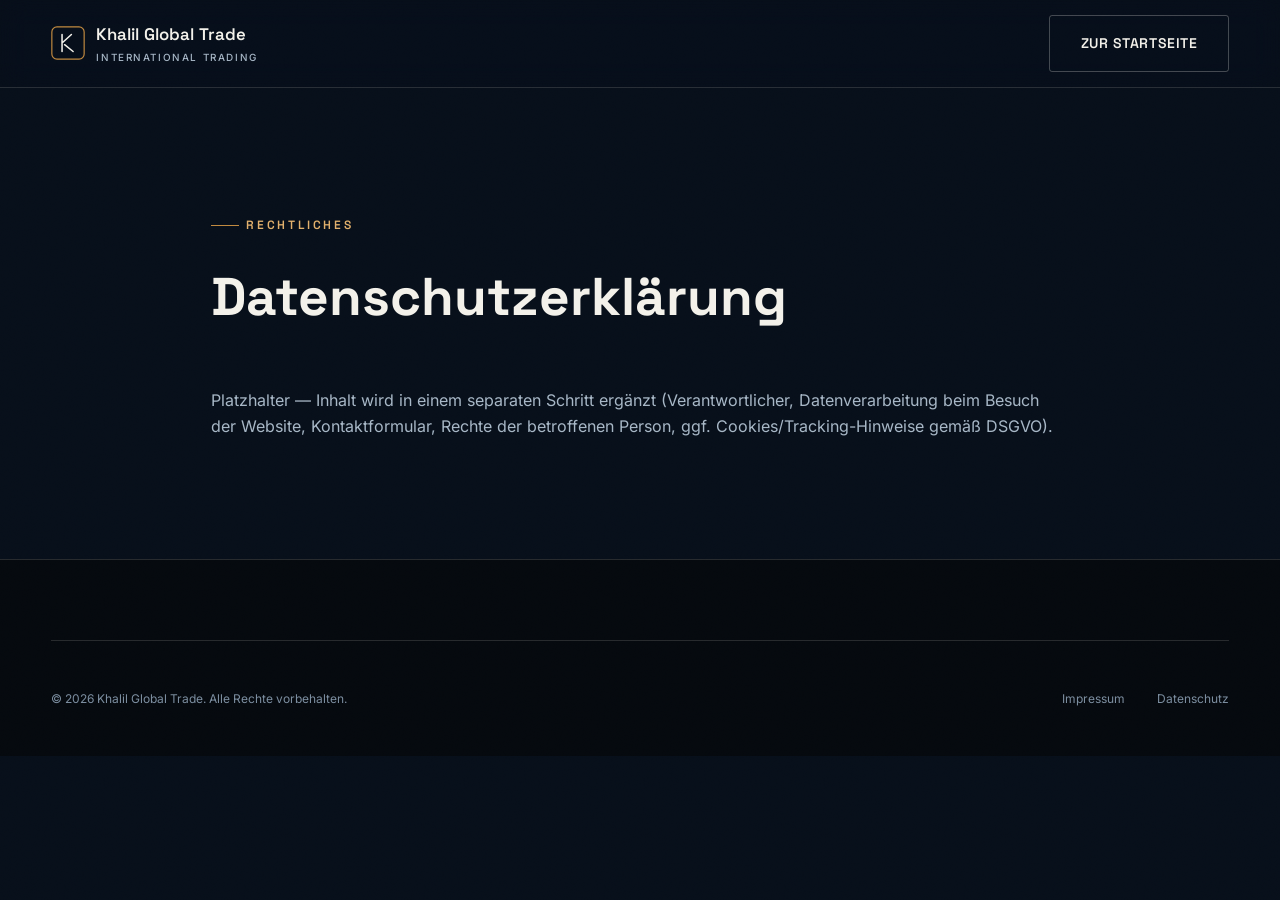
==== datenschutz.html @ 9cef4d35 "Initial commit" ====
<!doctype html>
<html lang="de">
<head>
<meta charset="UTF-8">
<meta name="viewport" content="width=device-width, initial-scale=1">
<title>Datenschutz — Khalil Global Trade</title>
<meta name="robots" content="noindex, follow">
<link rel="stylesheet" href="css/styles.css">
</head>
<body>

<header class="site-header">
  <div class="container">
    <a class="brand" href="index.html">
      <svg class="brand-mark" viewBox="0 0 40 40" aria-hidden="true">
        <rect x="1" y="1" width="38" height="38" rx="6" fill="none" stroke="#c1893f" stroke-width="1.4"/>
        <path d="M13 10V30M13 20L24 10M16 22L26 30" stroke="#f3f1ea" stroke-width="1.8" fill="none" stroke-linecap="round" stroke-linejoin="round"/>
      </svg>
      <span>Khalil Global Trade<small>International Trading</small></span>
    </a>
    <nav class="main-nav" aria-label="Hauptnavigation">
      <div class="nav-cta">
        <a class="btn btn--ghost" href="index.html">Zur Startseite</a>
      </div>
    </nav>
  </div>
</header>

<main class="section--dark section-pad">
  <div class="container" style="max-width:60rem;">
    <div class="eyebrow">Rechtliches</div>
    <h1 style="font-family:var(--font-display); font-size:var(--fs-h1); margin-top:var(--space-sm);">Datenschutzerklärung</h1>
    <p style="margin-top:var(--space-lg); color:var(--c-muted-on-dark);">
      Platzhalter — Inhalt wird in einem separaten Schritt ergänzt (Verantwortlicher,
      Datenverarbeitung beim Besuch der Website, Kontaktformular, Rechte der betroffenen
      Person, ggf. Cookies/Tracking-Hinweise gemäß DSGVO).
    </p>
  </div>
</main>

<footer class="site-footer">
  <div class="container">
    <div class="footer-bottom">
      <span>© <span data-year>2026</span> Khalil Global Trade. Alle Rechte vorbehalten.</span>
      <div class="footer-bottom-links">
        <a href="impressum.html">Impressum</a>
        <a href="datenschutz.html">Datenschutz</a>
      </div>
    </div>
  </div>
</footer>

<script src="js/script.js"></script>
</body>
</html>
---- css/styles.css ----
/* ==========================================================================
   Khalil Global Trade — Design Tokens & Base
   ========================================================================== */

@font-face {
  font-family: 'Inter';
  font-style: normal;
  font-weight: 380 780;
  font-display: swap;
  src: url('../fonts/inter-variable-latin.woff2') format('woff2');
}

@font-face {
  font-family: 'Space Grotesk';
  font-style: normal;
  font-weight: 450 750;
  font-display: swap;
  src: url('../fonts/space-grotesk-variable-latin.woff2') format('woff2');
}

:root {
  /* ---- Color: base ---- */
  --c-ink: #05090e;
  --c-navy-950: #070f1a;
  --c-navy-900: #0b1b2b;
  --c-navy-850: #0e2136;
  --c-navy-800: #132c46;
  --c-navy-700: #1c3f61;
  --c-navy-600: #2a557d;
  --c-navy-500: #3d6f99;

  --c-paper: #f5f2ea;
  --c-paper-dim: #e9e4d6;

  --c-ink-on-dark: #f3f1ea;
  --c-muted-on-dark: #a7b7c6;
  --c-muted-on-dark-2: #7c8ea0;
  --c-ink-on-light: #0e1b28;
  --c-muted-on-light: #57626d;

  --c-accent: #c1893f;
  --c-accent-light: #e2b06c;
  --c-accent-dim: #8a6029;
  --c-accent-ink: #2a1a06;

  --c-line-on-dark: rgba(243, 241, 234, 0.14);
  --c-line-on-dark-strong: rgba(243, 241, 234, 0.26);
  --c-line-on-light: rgba(14, 27, 40, 0.12);

  /* ---- Typography ---- */
  --font-display: 'Space Grotesk', 'Helvetica Neue', Arial, sans-serif;
  --font-body: 'Inter', -apple-system, BlinkMacSystemFont, 'Segoe UI', Arial, sans-serif;

  --fs-hero: clamp(2.6rem, 4vw + 1.4rem, 6.4rem);
  --fs-h1: clamp(2.2rem, 2.4vw + 1.4rem, 3.6rem);
  --fs-h2: clamp(1.7rem, 1.4vw + 1.2rem, 2.5rem);
  --fs-h3: clamp(1.25rem, 0.6vw + 1.05rem, 1.6rem);
  --fs-lead: clamp(1.05rem, 0.4vw + 0.95rem, 1.3rem);
  --fs-body: 1rem;
  --fs-small: 0.875rem;
  --fs-micro: 0.75rem;

  /* ---- Spacing ---- */
  --space-3xs: 0.25rem;
  --space-2xs: 0.5rem;
  --space-xs: 0.75rem;
  --space-sm: 1.25rem;
  --space-md: 2rem;
  --space-lg: 3rem;
  --space-xl: 5rem;
  --space-2xl: 7.5rem;
  --space-3xl: 11rem;

  /* ---- Layout ---- */
  --container-max: 1400px;
  --container-pad: clamp(1.25rem, 4vw, 3.5rem);

  /* ---- Motion ---- */
  --ease-out-expo: cubic-bezier(0.16, 1, 0.3, 1);
  --ease-standard: cubic-bezier(0.4, 0, 0.2, 1);
  --dur-fast: 0.22s;
  --dur-base: 0.5s;
  --dur-slow: 0.9s;
  --reveal-distance: 32px;

  /* ---- Misc ---- */
  --radius-sm: 3px;
  --radius-md: 6px;
  --shadow-lift: 0 30px 70px -30px rgba(3, 8, 14, 0.55);
  --shadow-soft: 0 12px 30px -16px rgba(3, 8, 14, 0.4);
  --header-h: 88px;
}

@media (prefers-reduced-motion: reduce) {
  :root {
    --reveal-distance: 0px;
    --dur-fast: 0.001s;
    --dur-base: 0.001s;
    --dur-slow: 0.001s;
  }
}

/* ==========================================================================
   Reset
   ========================================================================== */

*,
*::before,
*::after {
  box-sizing: border-box;
}

html {
  scroll-behavior: auto;
  -webkit-text-size-adjust: 100%;
}

html.has-smooth-scroll {
  scroll-behavior: auto;
}

html,
body {
  overflow-x: hidden;
}

body {
  margin: 0;
  min-height: 100vh;
}

.skip-link {
  position: absolute;
  left: -9999px;
  top: 0;
  z-index: 1000;
  background: var(--c-accent);
  color: var(--c-accent-ink);
  padding: 0.8rem 1.2rem;
  font-family: var(--font-display);
  font-weight: 600;
}

.skip-link:focus {
  left: var(--space-sm);
  top: var(--space-sm);
}

img,
svg {
  display: block;
  max-width: 100%;
}

a {
  color: inherit;
  text-decoration: none;
}

button {
  font: inherit;
  color: inherit;
  background: none;
  border: 0;
  cursor: pointer;
}

ul,
ol {
  margin: 0;
  padding: 0;
  list-style: none;
}

h1, h2, h3, h4, p {
  margin: 0;
}

input, textarea, select {
  font: inherit;
  color: inherit;
}

/* ==========================================================================
   Base
   ========================================================================== */

body {
  background: var(--c-navy-950);
  color: var(--c-ink-on-dark);
  font-family: var(--font-body);
  font-size: var(--fs-body);
  line-height: 1.6;
  font-weight: 400;
  -webkit-font-smoothing: antialiased;
  position: relative;
}

body::after {
  content: '';
  position: fixed;
  inset: 0;
  z-index: 999;
  pointer-events: none;
  opacity: 0.035;
  mix-blend-mode: overlay;
  background-image: url("data:image/svg+xml,%3Csvg xmlns='http://www.w3.org/2000/svg' width='180' height='180'%3E%3Cfilter id='n'%3E%3CfeTurbulence type='fractalNoise' baseFrequency='0.85' numOctaves='2' stitchTiles='stitch'/%3E%3C/filter%3E%3Crect width='100%25' height='100%25' filter='url(%23n)'/%3E%3C/svg%3E");
}

@media (prefers-reduced-motion: reduce) {
  body::after {
    display: none;
  }
}

::selection {
  background: var(--c-accent);
  color: var(--c-accent-ink);
}

:focus-visible {
  outline: 2px solid var(--c-accent-light);
  outline-offset: 3px;
  border-radius: 2px;
}

.container {
  max-width: var(--container-max);
  margin-inline: auto;
  padding-inline: var(--container-pad);
}

.eyebrow {
  display: inline-flex;
  align-items: center;
  gap: 0.6em;
  font-family: var(--font-display);
  font-size: var(--fs-micro);
  font-weight: 600;
  letter-spacing: 0.22em;
  text-transform: uppercase;
  color: var(--c-accent-light);
}

.eyebrow::before {
  content: '';
  width: 28px;
  height: 1px;
  background: var(--c-accent);
}

.section-heading {
  max-width: 46rem;
}

.section-heading h2 {
  font-family: var(--font-display);
  font-size: var(--fs-h2);
  font-weight: 600;
  line-height: 1.15;
  letter-spacing: -0.01em;
  margin-top: var(--space-sm);
}

.section-heading p {
  margin-top: var(--space-sm);
  font-size: var(--fs-lead);
  color: var(--c-muted-on-dark);
  max-width: 40rem;
}

.section--light .section-heading p {
  color: var(--c-muted-on-light);
}

.section--light .eyebrow {
  color: var(--c-accent-dim);
}

section {
  position: relative;
}

.section-pad {
  padding-block: var(--space-2xl);
}

.section--dark {
  background: var(--c-navy-950);
  color: var(--c-ink-on-dark);
}

.section--darker {
  background: var(--c-ink);
  color: var(--c-ink-on-dark);
}

.section--light {
  background: var(--c-paper);
  color: var(--c-ink-on-light);
}

.section-divider {
  height: 1px;
  background: linear-gradient(90deg, transparent, var(--c-line-on-dark) 20%, var(--c-line-on-dark) 80%, transparent);
}

/* ==========================================================================
   Buttons
   ========================================================================== */

.btn {
  position: relative;
  display: inline-flex;
  align-items: center;
  gap: 0.7em;
  padding: 1rem 1.9rem;
  font-family: var(--font-display);
  font-size: var(--fs-small);
  font-weight: 600;
  letter-spacing: 0.04em;
  text-transform: uppercase;
  border-radius: var(--radius-sm);
  transition: transform var(--dur-fast) var(--ease-standard), box-shadow var(--dur-fast) var(--ease-standard), background-color var(--dur-fast) var(--ease-standard), color var(--dur-fast) var(--ease-standard), border-color var(--dur-fast) var(--ease-standard);
  white-space: nowrap;
}

.btn svg {
  width: 1em;
  height: 1em;
  transition: transform var(--dur-fast) var(--ease-standard);
}

.btn:hover svg {
  transform: translateX(3px);
}

.btn:active {
  transform: translateY(1px);
}

.btn--primary {
  background: var(--c-accent);
  color: var(--c-accent-ink);
  border: 1px solid var(--c-accent);
  box-shadow: 0 8px 24px -10px rgba(193, 137, 63, 0.55);
}

.btn--primary:hover {
  background: var(--c-accent-light);
  border-color: var(--c-accent-light);
  box-shadow: 0 12px 32px -10px rgba(193, 137, 63, 0.7);
}

.btn--ghost {
  background: transparent;
  color: var(--c-ink-on-dark);
  border: 1px solid var(--c-line-on-dark-strong);
}

.btn--ghost:hover {
  border-color: var(--c-accent-light);
  color: var(--c-accent-light);
}

.section--light .btn--ghost {
  color: var(--c-ink-on-light);
  border-color: var(--c-line-on-light);
}

.section--light .btn--ghost:hover {
  color: var(--c-accent-dim);
  border-color: var(--c-accent-dim);
}

/* ==========================================================================
   Header / Navigation
   ========================================================================== */

.site-header {
  position: sticky;
  top: 0;
  z-index: 100;
  height: var(--header-h);
  display: flex;
  align-items: center;
  background: rgba(7, 15, 26, 0.72);
  backdrop-filter: blur(14px) saturate(140%);
  -webkit-backdrop-filter: blur(14px) saturate(140%);
  border-bottom: 1px solid var(--c-line-on-dark);
  transition: transform var(--dur-base) var(--ease-out-expo), background-color var(--dur-base) var(--ease-standard);
}

.site-header.header-hidden {
  transform: translateY(-100%);
}

.site-header .container {
  display: flex;
  align-items: center;
  justify-content: space-between;
  gap: var(--space-md);
  width: 100%;
}

.brand {
  display: flex;
  align-items: center;
  gap: 0.7rem;
  font-family: var(--font-display);
  font-weight: 600;
  font-size: 1.05rem;
  letter-spacing: 0.01em;
  color: var(--c-ink-on-dark);
}

.brand-mark {
  width: 34px;
  height: 34px;
  flex-shrink: 0;
}

.brand small {
  display: block;
  font-family: var(--font-body);
  font-weight: 500;
  font-size: 0.62rem;
  letter-spacing: 0.16em;
  text-transform: uppercase;
  color: var(--c-muted-on-dark);
  margin-top: 0.15rem;
}

.main-nav {
  display: flex;
  align-items: center;
  gap: var(--space-lg);
}

.nav-links {
  display: flex;
  align-items: center;
  gap: var(--space-md);
}

.nav-links a {
  position: relative;
  font-size: var(--fs-small);
  font-weight: 500;
  color: var(--c-muted-on-dark);
  padding-block: 0.4rem;
  transition: color var(--dur-fast) var(--ease-standard);
}

.nav-links a::after {
  content: '';
  position: absolute;
  left: 0;
  right: 100%;
  bottom: 0;
  height: 1px;
  background: var(--c-accent-light);
  transition: right var(--dur-base) var(--ease-out-expo);
}

.nav-links a:hover {
  color: var(--c-ink-on-dark);
}

.nav-links a:hover::after {
  right: 0;
}

.nav-links a.is-active {
  color: var(--c-ink-on-dark);
}

.nav-links a.is-active::after {
  right: 0;
  background: var(--c-accent);
}

.nav-cta {
  display: flex;
  align-items: center;
  gap: var(--space-sm);
}

.nav-toggle {
  display: none;
  flex-direction: column;
  justify-content: center;
  gap: 5px;
  width: 40px;
  height: 40px;
}

.nav-toggle span {
  display: block;
  width: 22px;
  height: 1.5px;
  background: var(--c-ink-on-dark);
  transition: transform var(--dur-fast) var(--ease-standard), opacity var(--dur-fast) var(--ease-standard);
}

.nav-toggle[aria-expanded="true"] span:nth-child(1) {
  transform: translateY(6.5px) rotate(45deg);
}

.nav-toggle[aria-expanded="true"] span:nth-child(2) {
  opacity: 0;
}

.nav-toggle[aria-expanded="true"] span:nth-child(3) {
  transform: translateY(-6.5px) rotate(-45deg);
}

.mobile-nav {
  display: none;
}

/* ==========================================================================
   Hero
   ========================================================================== */

.hero {
  position: relative;
  min-height: 100svh;
  display: flex;
  align-items: flex-end;
  overflow: hidden;
  background: var(--c-navy-950);
  color: var(--c-ink-on-dark);
}

.hero-media {
  position: absolute;
  inset: 0;
  z-index: 0;
  overflow: hidden;
}

.hero-media .parallax-inner {
  position: absolute;
  inset: -10% 0;
  will-change: transform;
}

.hero-media img {
  width: 100%;
  height: 100%;
  object-fit: cover;
}

.hero-media img.ken-burns {
  animation: ken-burns 24s ease-in-out infinite alternate;
}

@keyframes ken-burns {
  from { transform: scale(1) translate3d(0, 0, 0); }
  to { transform: scale(1.09) translate3d(0, -1%, 0); }
}

@media (prefers-reduced-motion: reduce) {
  .hero-media img.ken-burns {
    animation: none;
  }
}

.hero-media::before {
  content: '';
  position: absolute;
  inset: 0;
  background:
    linear-gradient(180deg, rgba(5, 9, 14, 0.35) 0%, rgba(5, 9, 14, 0.55) 45%, rgba(5, 9, 14, 0.96) 100%),
    linear-gradient(90deg, rgba(5, 9, 14, 0.7) 0%, rgba(5, 9, 14, 0.15) 50%);
  z-index: 1;
}

.hero-content {
  position: relative;
  z-index: 2;
  width: 100%;
  padding-block: calc(var(--header-h) + var(--space-xl)) var(--space-2xl);
}

.hero-kicker {
  display: flex;
  align-items: center;
  gap: 0.9rem;
  font-family: var(--font-display);
  font-size: var(--fs-micro);
  letter-spacing: 0.28em;
  text-transform: uppercase;
  color: var(--c-accent-light);
  margin-bottom: var(--space-md);
}

.hero-kicker::before {
  content: '';
  width: 40px;
  height: 1px;
  background: var(--c-accent);
}

.hero-title {
  font-family: var(--font-display);
  font-size: var(--fs-hero);
  font-weight: 700;
  line-height: 1.02;
  letter-spacing: -0.01em;
  max-width: 20ch;
}

.hero-title .word {
  display: inline-block;
  overflow: hidden;
  vertical-align: top;
}

.hero-title .word span {
  display: inline-block;
  transform: translateY(115%);
  animation: word-reveal 0.9s var(--ease-out-expo) forwards;
  animation-delay: var(--d, 0s);
}

@keyframes word-reveal {
  to {
    transform: translateY(0);
  }
}

@media (prefers-reduced-motion: reduce) {
  .hero-title .word span {
    animation: none;
    transform: translateY(0);
  }
}

.hero-sub {
  margin-top: var(--space-md);
  max-width: 40rem;
  font-size: var(--fs-lead);
  color: var(--c-muted-on-dark);
  opacity: 0;
  animation: fade-up 0.8s var(--ease-out-expo) forwards;
  animation-delay: 0.7s;
}

.hero-cta-row {
  display: flex;
  flex-wrap: wrap;
  gap: var(--space-sm);
  margin-top: var(--space-lg);
  opacity: 0;
  animation: fade-up 0.8s var(--ease-out-expo) forwards;
  animation-delay: 0.9s;
}

@keyframes fade-up {
  from {
    opacity: 0;
    transform: translateY(18px);
  }
  to {
    opacity: 1;
    transform: translateY(0);
  }
}

@media (prefers-reduced-motion: reduce) {
  .hero-sub,
  .hero-cta-row {
    animation-duration: 0.01s;
  }
}

.hero-badge {
  position: absolute;
  right: var(--container-pad);
  top: calc(var(--header-h) + var(--space-lg));
  z-index: 2;
  display: flex;
  align-items: center;
  gap: var(--space-md);
  padding: 1.1rem var(--space-md);
  background: rgba(7, 15, 26, 0.55);
  backdrop-filter: blur(16px) saturate(140%);
  -webkit-backdrop-filter: blur(16px) saturate(140%);
  border: 1px solid var(--c-line-on-dark-strong);
  border-radius: var(--radius-md);
}

.hero-badge-stat {
  display: flex;
  flex-direction: column;
}

.hero-badge-num {
  font-family: var(--font-display);
  font-size: 1.6rem;
  font-weight: 700;
  color: var(--c-accent-light);
  line-height: 1;
}

.hero-badge-label {
  margin-top: 0.35rem;
  font-size: var(--fs-micro);
  letter-spacing: 0.06em;
  text-transform: uppercase;
  color: var(--c-muted-on-dark);
  line-height: 1.3;
}

.hero-badge-divider {
  width: 1px;
  align-self: stretch;
  background: var(--c-line-on-dark-strong);
}

@media (max-width: 900px) {
  .hero-badge {
    display: none;
  }
}

.scroll-indicator {
  position: absolute;
  bottom: var(--space-lg);
  right: var(--container-pad);
  z-index: 2;
  display: flex;
  flex-direction: column;
  align-items: center;
  gap: 0.6rem;
  font-family: var(--font-display);
  font-size: var(--fs-micro);
  letter-spacing: 0.2em;
  text-transform: uppercase;
  color: var(--c-muted-on-dark);
  transition: opacity var(--dur-base) var(--ease-standard);
  writing-mode: vertical-rl;
}

.scroll-indicator .line {
  width: 1px;
  height: 46px;
  background: var(--c-line-on-dark-strong);
  position: relative;
  overflow: hidden;
}

.scroll-indicator .line::after {
  content: '';
  position: absolute;
  top: -100%;
  left: 0;
  width: 100%;
  height: 100%;
  background: var(--c-accent-light);
  animation: scroll-line 1.8s ease-in-out infinite;
}

@keyframes scroll-line {
  0% { top: -100%; }
  60% { top: 100%; }
  100% { top: 100%; }
}

.scroll-indicator.is-hidden {
  opacity: 0;
  pointer-events: none;
}

/* ==========================================================================
   Reveal system
   ========================================================================== */

[data-reveal] {
  opacity: 0;
  transform: translateY(var(--reveal-distance));
  transition: opacity var(--dur-slow) var(--ease-out-expo), transform var(--dur-slow) var(--ease-out-expo);
  transition-delay: var(--reveal-delay, 0ms);
}

[data-reveal="fade"] {
  transform: none;
}

[data-reveal="left"] {
  transform: translateX(calc(var(--reveal-distance) * -1));
}

[data-reveal="right"] {
  transform: translateX(var(--reveal-distance));
}

[data-reveal].is-visible {
  opacity: 1;
  transform: none;
}

/* ==========================================================================
   Trust bar
   ========================================================================== */

.trust-bar {
  background: var(--c-navy-900);
  border-block: 1px solid var(--c-line-on-dark);
}

.trust-bar .container {
  display: grid;
  grid-template-columns: repeat(4, 1fr);
  gap: var(--space-md);
  padding-block: var(--space-lg);
}

.trust-item {
  display: flex;
  align-items: flex-start;
  gap: 1rem;
}

.trust-item svg {
  width: 26px;
  height: 26px;
  flex-shrink: 0;
  color: var(--c-accent-light);
  margin-top: 2px;
}

.trust-item strong {
  display: block;
  font-family: var(--font-display);
  font-size: 1rem;
  font-weight: 600;
  letter-spacing: -0.01em;
}

.trust-item span {
  display: block;
  font-size: var(--fs-small);
  color: var(--c-muted-on-dark);
  margin-top: 0.2rem;
}

/* ==========================================================================
   About
   ========================================================================== */

.about-grid {
  display: grid;
  grid-template-columns: 1fr 1fr;
  gap: var(--space-2xl);
  align-items: center;
}

.about-text .section-heading {
  margin-bottom: var(--space-lg);
}

.about-list {
  display: grid;
  gap: var(--space-md);
  margin-top: var(--space-lg);
}

.about-list li {
  display: flex;
  gap: 1rem;
  padding-top: var(--space-md);
  border-top: 1px solid var(--c-line-on-dark);
}

.about-list .num {
  font-family: var(--font-display);
  font-size: var(--fs-small);
  color: var(--c-accent-light);
  font-weight: 600;
}

.about-list h3 {
  font-family: var(--font-display);
  font-size: 1.05rem;
  font-weight: 600;
}

.about-list p {
  margin-top: 0.3rem;
  color: var(--c-muted-on-dark);
  font-size: var(--fs-small);
}

.about-media {
  position: relative;
  aspect-ratio: 4 / 5;
  border-radius: var(--radius-md);
  overflow: hidden;
  box-shadow: var(--shadow-lift);
}

.about-media .parallax-inner {
  position: absolute;
  inset: -10% 0;
  will-change: transform;
}

.about-media img {
  width: 100%;
  height: 100%;
  object-fit: cover;
}

.about-media-frame {
  position: absolute;
  inset: 0;
  border: 1px solid var(--c-line-on-dark-strong);
  border-radius: var(--radius-md);
  pointer-events: none;
}

.about-media-frame .corner {
  position: absolute;
  width: 26px;
  height: 26px;
  border: 2px solid var(--c-accent);
}

.corner--tl {
  top: -1px;
  left: -1px;
  border-right: 0;
  border-bottom: 0;
}

.corner--br {
  bottom: -1px;
  right: -1px;
  border-left: 0;
  border-top: 0;
}

/* ==========================================================================
   Products
   ========================================================================== */

.product-grid {
  display: grid;
  grid-template-columns: repeat(6, 1fr);
  grid-auto-rows: minmax(320px, auto);
  gap: var(--space-sm);
  margin-top: var(--space-2xl);
}

.product-card {
  position: relative;
  grid-column: span 3;
  border-radius: var(--radius-md);
  overflow: hidden;
  min-height: 380px;
  isolation: isolate;
}

.product-card:nth-child(1) { grid-column: span 4; }
.product-card:nth-child(2) { grid-column: span 2; }
.product-card:nth-child(3) { grid-column: span 2; }
.product-card:nth-child(4) { grid-column: span 4; }
.product-card:nth-child(5) { grid-column: 1 / -1; min-height: 300px; }

.card-badge {
  position: absolute;
  top: var(--space-md);
  left: var(--space-md);
  z-index: 3;
  width: 46px;
  height: 46px;
  display: flex;
  align-items: center;
  justify-content: center;
  border-radius: 50%;
  background: rgba(7, 15, 26, 0.55);
  backdrop-filter: blur(10px);
  -webkit-backdrop-filter: blur(10px);
  border: 1px solid var(--c-line-on-dark-strong);
  color: var(--c-accent-light);
  transition: background-color var(--dur-base) var(--ease-standard), border-color var(--dur-base) var(--ease-standard);
}

.card-badge svg {
  width: 20px;
  height: 20px;
}

.product-card:hover .card-badge {
  background: var(--c-accent);
  border-color: var(--c-accent);
  color: var(--c-accent-ink);
}

.product-card .media {
  position: absolute;
  inset: 0;
  z-index: 0;
}

.product-card img {
  width: 100%;
  height: 100%;
  object-fit: cover;
  transition: transform 1.1s var(--ease-out-expo);
}

.product-card:hover img {
  transform: scale(1.06);
}

.product-card::after {
  content: '';
  position: absolute;
  inset: 0;
  z-index: 1;
  background: linear-gradient(180deg, rgba(6, 11, 18, 0.05) 0%, rgba(6, 11, 18, 0.55) 55%, rgba(6, 11, 18, 0.92) 100%);
  transition: background var(--dur-base) var(--ease-standard);
}

.product-card:hover::after {
  background: linear-gradient(180deg, rgba(6, 11, 18, 0.15) 0%, rgba(6, 11, 18, 0.7) 55%, rgba(6, 11, 18, 0.95) 100%);
}

.product-card .content {
  position: relative;
  z-index: 2;
  height: 100%;
  display: flex;
  flex-direction: column;
  justify-content: flex-end;
  padding: var(--space-lg);
}

.product-card .idx {
  font-family: var(--font-display);
  font-size: var(--fs-micro);
  letter-spacing: 0.2em;
  color: var(--c-accent-light);
  margin-bottom: 0.8rem;
}

.product-card h3 {
  font-family: var(--font-display);
  font-size: var(--fs-h3);
  font-weight: 600;
  max-width: 20ch;
}

.product-card p {
  margin-top: 0.6rem;
  max-width: 32rem;
  color: var(--c-muted-on-dark);
  font-size: var(--fs-small);
  max-height: 0;
  opacity: 0;
  overflow: hidden;
  transition: max-height var(--dur-base) var(--ease-out-expo), opacity var(--dur-base) var(--ease-standard), margin-top var(--dur-base) var(--ease-standard);
}

.product-card:hover p,
.product-card:focus-within p {
  max-height: 6rem;
  opacity: 1;
}

.product-card .tag-line {
  display: block;
  width: 40px;
  height: 2px;
  background: var(--c-accent);
  margin-top: var(--space-sm);
  transform-origin: left;
  transition: width var(--dur-base) var(--ease-out-expo);
}

.product-card:hover .tag-line {
  width: 72px;
}

/* ==========================================================================
   Services (numbered timeline)
   ========================================================================== */

.services-list {
  margin-top: var(--space-2xl);
  border-top: 1px solid var(--c-line-on-dark);
}

.service-row {
  display: grid;
  grid-template-columns: 5rem 1fr 2fr;
  gap: var(--space-lg);
  align-items: center;
  padding-block: var(--space-lg);
  border-bottom: 1px solid var(--c-line-on-dark);
  transition: background-color var(--dur-base) var(--ease-standard);
}

.service-row:hover {
  background: rgba(243, 241, 234, 0.03);
}

.service-row .num {
  font-family: var(--font-display);
  font-size: 1.6rem;
  font-weight: 600;
  color: var(--c-line-on-dark-strong);
  transition: color var(--dur-base) var(--ease-standard);
}

.service-row:hover .num {
  color: var(--c-accent);
}

.service-row h3 {
  font-family: var(--font-display);
  font-size: 1.2rem;
  font-weight: 600;
}

.service-row p {
  color: var(--c-muted-on-dark);
  font-size: var(--fs-small);
  max-width: 40rem;
}

/* ==========================================================================
   Industries (horizontal scroll-snap)
   ========================================================================== */

.industries-scroller {
  margin-top: var(--space-2xl);
  display: flex;
  gap: var(--space-sm);
  overflow-x: auto;
  scroll-snap-type: x proximity;
  padding-bottom: var(--space-md);
  margin-inline: calc(var(--container-pad) * -1);
  padding-inline: var(--container-pad);
  scrollbar-width: thin;
  scrollbar-color: var(--c-accent-dim) transparent;
}

.industries-scroller::-webkit-scrollbar {
  height: 6px;
}

.industries-scroller::-webkit-scrollbar-thumb {
  background: var(--c-accent-dim);
  border-radius: 4px;
}

.industry-card {
  scroll-snap-align: start;
  flex: 0 0 auto;
  width: min(280px, 76vw);
  border: 1px solid var(--c-line-on-dark);
  border-radius: var(--radius-md);
  padding: var(--space-lg) var(--space-md);
  transition: transform var(--dur-base) var(--ease-out-expo), border-color var(--dur-base) var(--ease-standard), box-shadow var(--dur-base) var(--ease-standard);
}

.industry-card:hover {
  transform: translateY(-6px);
  border-color: var(--c-accent-dim);
  box-shadow: var(--shadow-soft);
}

.industry-card svg {
  width: 30px;
  height: 30px;
  color: var(--c-accent-light);
}

.industry-card h3 {
  margin-top: var(--space-md);
  font-family: var(--font-display);
  font-size: 1.05rem;
  font-weight: 600;
}

.industry-card .idx {
  display: block;
  margin-top: var(--space-sm);
  font-family: var(--font-display);
  font-size: var(--fs-micro);
  letter-spacing: 0.2em;
  color: var(--c-muted-on-dark-2);
}

/* ==========================================================================
   Stats
   ========================================================================== */

.stats-section {
  background: var(--c-ink);
  position: relative;
  overflow: hidden;
}

.stats-section::before {
  content: '';
  position: absolute;
  inset: 0;
  background-image:
    linear-gradient(var(--c-line-on-dark) 1px, transparent 1px),
    linear-gradient(90deg, var(--c-line-on-dark) 1px, transparent 1px);
  background-size: 64px 64px;
  mask-image: radial-gradient(ellipse at center, black 0%, transparent 75%);
  opacity: 0.5;
}

.stats-globe {
  position: absolute;
  top: 50%;
  right: -8%;
  transform: translateY(-50%);
  width: min(56vw, 780px);
  height: auto;
  color: var(--c-line-on-dark-strong);
  opacity: 0.8;
  pointer-events: none;
}

.stats-globe-dot circle {
  fill: var(--c-accent-light);
  animation: globe-pulse 2.6s ease-in-out infinite;
  animation-delay: var(--gd, 0s);
  transform-origin: center;
  transform-box: fill-box;
}

@keyframes globe-pulse {
  0%, 100% { opacity: 0.4; transform: scale(0.8); }
  50% { opacity: 1; transform: scale(1.3); }
}

@media (prefers-reduced-motion: reduce) {
  .stats-globe-dot circle {
    animation: none;
    opacity: 0.9;
  }
}

@media (max-width: 900px) {
  .stats-globe {
    width: 90vw;
    right: -25%;
    opacity: 0.45;
  }
}

.stats-grid {
  position: relative;
  display: grid;
  grid-template-columns: repeat(4, 1fr);
  gap: var(--space-lg);
}

.stat-item {
  text-align: left;
  border-left: 1px solid var(--c-line-on-dark);
  padding-left: var(--space-md);
}

.stat-number {
  font-family: var(--font-display);
  font-size: clamp(2.6rem, 3vw, 4rem);
  font-weight: 700;
  color: var(--c-ink-on-dark);
  display: flex;
  align-items: baseline;
  gap: 0.15em;
}

.stat-number .suffix {
  color: var(--c-accent-light);
  font-size: 0.5em;
}

.stat-label {
  margin-top: var(--space-2xs);
  font-size: var(--fs-small);
  color: var(--c-muted-on-dark);
}

/* ==========================================================================
   Why us — checklist
   ========================================================================== */

.why-grid {
  margin-top: var(--space-2xl);
  display: grid;
  grid-template-columns: repeat(2, 1fr);
  gap: 0 var(--space-2xl);
}

.why-item {
  display: flex;
  gap: 1.1rem;
  padding-block: var(--space-md);
  border-bottom: 1px solid var(--c-line-on-light);
}

.why-check {
  flex-shrink: 0;
  width: 30px;
  height: 30px;
  border-radius: 50%;
  border: 1px solid var(--c-accent-dim);
  display: flex;
  align-items: center;
  justify-content: center;
  color: var(--c-accent-dim);
}

.why-check svg {
  width: 14px;
  height: 14px;
}

.why-item h3 {
  font-family: var(--font-display);
  font-size: 1.05rem;
  font-weight: 600;
}

.why-item p {
  margin-top: 0.25rem;
  font-size: var(--fs-small);
  color: var(--c-muted-on-light);
}

/* ==========================================================================
   Contact
   ========================================================================== */

.contact-grid {
  display: grid;
  grid-template-columns: 1.1fr 0.9fr;
  gap: var(--space-2xl);
}

.contact-form {
  display: grid;
  gap: var(--space-md);
}

.field {
  display: grid;
  gap: 0.5rem;
}

.field label {
  font-family: var(--font-display);
  font-size: var(--fs-micro);
  letter-spacing: 0.14em;
  text-transform: uppercase;
  color: var(--c-muted-on-dark-2);
}

.field input,
.field textarea {
  background: transparent;
  border: 0;
  border-bottom: 1px solid var(--c-line-on-dark-strong);
  padding-block: 0.75rem;
  color: var(--c-ink-on-dark);
  font-size: 1rem;
  transition: border-color var(--dur-fast) var(--ease-standard);
  resize: vertical;
}

.field input:focus,
.field textarea:focus {
  border-color: var(--c-accent);
}

.field input::placeholder,
.field textarea::placeholder {
  color: var(--c-muted-on-dark-2);
}

.form-note {
  font-size: var(--fs-micro);
  color: var(--c-muted-on-dark-2);
}

.contact-info {
  display: flex;
  flex-direction: column;
  gap: var(--space-lg);
}

.contact-card {
  border: 1px solid var(--c-line-on-dark);
  border-radius: var(--radius-md);
  padding: var(--space-lg);
}

.contact-card h3 {
  font-family: var(--font-display);
  font-size: 1rem;
  font-weight: 600;
  margin-bottom: var(--space-sm);
}

.contact-card ul {
  display: grid;
  gap: 0.6rem;
}

.contact-card a,
.contact-card li {
  font-size: var(--fs-small);
  color: var(--c-muted-on-dark);
}

.contact-card a:hover {
  color: var(--c-accent-light);
}

.badge-row {
  display: flex;
  flex-wrap: wrap;
  gap: 0.6rem;
}

.badge {
  display: inline-flex;
  align-items: center;
  gap: 0.5rem;
  padding: 0.5rem 0.9rem;
  border: 1px solid var(--c-line-on-dark-strong);
  border-radius: 999px;
  font-size: var(--fs-micro);
  letter-spacing: 0.06em;
  text-transform: uppercase;
  color: var(--c-muted-on-dark);
}

.badge svg {
  width: 14px;
  height: 14px;
  color: var(--c-accent-light);
}

/* ==========================================================================
   Footer
   ========================================================================== */

.site-footer {
  background: var(--c-ink);
  padding-block: var(--space-xl) var(--space-lg);
  border-top: 1px solid var(--c-line-on-dark);
}

.footer-top {
  display: grid;
  grid-template-columns: 1.4fr 0.6fr 0.6fr 0.6fr;
  gap: var(--space-lg);
  padding-bottom: var(--space-xl);
}

.footer-brand p {
  margin-top: var(--space-sm);
  color: var(--c-muted-on-dark);
  font-size: var(--fs-small);
  max-width: 30rem;
}

.footer-social {
  display: flex;
  gap: 0.7rem;
  margin-top: var(--space-md);
}

.footer-social a {
  width: 38px;
  height: 38px;
  border-radius: 50%;
  border: 1px solid var(--c-line-on-dark-strong);
  display: flex;
  align-items: center;
  justify-content: center;
  transition: border-color var(--dur-fast) var(--ease-standard), color var(--dur-fast) var(--ease-standard);
}

.footer-social svg {
  width: 16px;
  height: 16px;
}

.footer-social a:hover {
  border-color: var(--c-accent);
  color: var(--c-accent-light);
}

.footer-col h4 {
  font-family: var(--font-display);
  font-size: var(--fs-micro);
  letter-spacing: 0.16em;
  text-transform: uppercase;
  color: var(--c-muted-on-dark-2);
  margin-bottom: var(--space-sm);
}

.footer-col ul {
  display: grid;
  gap: 0.6rem;
}

.footer-col a {
  font-size: var(--fs-small);
  color: var(--c-muted-on-dark);
  transition: color var(--dur-fast) var(--ease-standard);
}

.footer-col a:hover {
  color: var(--c-accent-light);
}

.footer-bottom {
  display: flex;
  align-items: center;
  justify-content: space-between;
  gap: var(--space-md);
  padding-top: var(--space-lg);
  border-top: 1px solid var(--c-line-on-dark);
  font-size: var(--fs-micro);
  color: var(--c-muted-on-dark-2);
  flex-wrap: wrap;
}

.footer-bottom-links {
  display: flex;
  gap: var(--space-md);
}


/* ==========================================================================
   Responsive
   ========================================================================== */

@media (max-width: 1080px) {
  .about-grid {
    grid-template-columns: 1fr;
    gap: var(--space-xl);
  }

  .about-media {
    aspect-ratio: 16 / 10;
    order: -1;
  }

  .contact-grid {
    grid-template-columns: 1fr;
  }

  .footer-top {
    grid-template-columns: 1fr 1fr;
    row-gap: var(--space-lg);
  }
}

@media (max-width: 900px) {
  .trust-bar .container {
    grid-template-columns: repeat(2, 1fr);
  }

  .stats-grid {
    grid-template-columns: repeat(2, 1fr);
    row-gap: var(--space-lg);
  }

  .why-grid {
    grid-template-columns: 1fr;
  }

  .product-card,
  .product-card:nth-child(1),
  .product-card:nth-child(2),
  .product-card:nth-child(3),
  .product-card:nth-child(4) {
    grid-column: 1 / -1;
  }

  .service-row {
    grid-template-columns: 3rem 1fr;
  }

  .service-row p {
    grid-column: 2 / 3;
  }
}

@media (max-width: 900px) {
  :root {
    --header-h: 72px;
  }

  .nav-links,
  .nav-cta .btn--ghost {
    display: none;
  }

  .nav-toggle {
    display: flex;
  }

  .main-nav {
    gap: var(--space-sm);
  }

  body.nav-open .mobile-nav {
    transform: translateX(0);
  }

  .mobile-nav {
    display: block;
    position: fixed;
    inset: var(--header-h) 0 0 0;
    z-index: 90;
    background: var(--c-navy-950);
    transform: translateX(100%);
    transition: transform var(--dur-base) var(--ease-out-expo);
    padding: var(--space-xl) var(--container-pad);
    overflow-y: auto;
  }

  .mobile-nav ul {
    display: grid;
    gap: var(--space-md);
  }

  .mobile-nav a {
    font-family: var(--font-display);
    font-size: 1.6rem;
    font-weight: 600;
  }

  .mobile-nav .btn {
    margin-top: var(--space-lg);
    width: fit-content;
  }
}

@media (max-width: 760px) {
  .footer-top {
    grid-template-columns: 1fr;
  }
}

@media (max-width: 640px) {
  .trust-bar .container {
    grid-template-columns: 1fr;
  }

  .stats-grid {
    grid-template-columns: 1fr;
  }

  .hero-cta-row {
    flex-direction: column;
    align-items: stretch;
  }

  .footer-bottom {
    flex-direction: column;
    align-items: flex-start;
  }
}
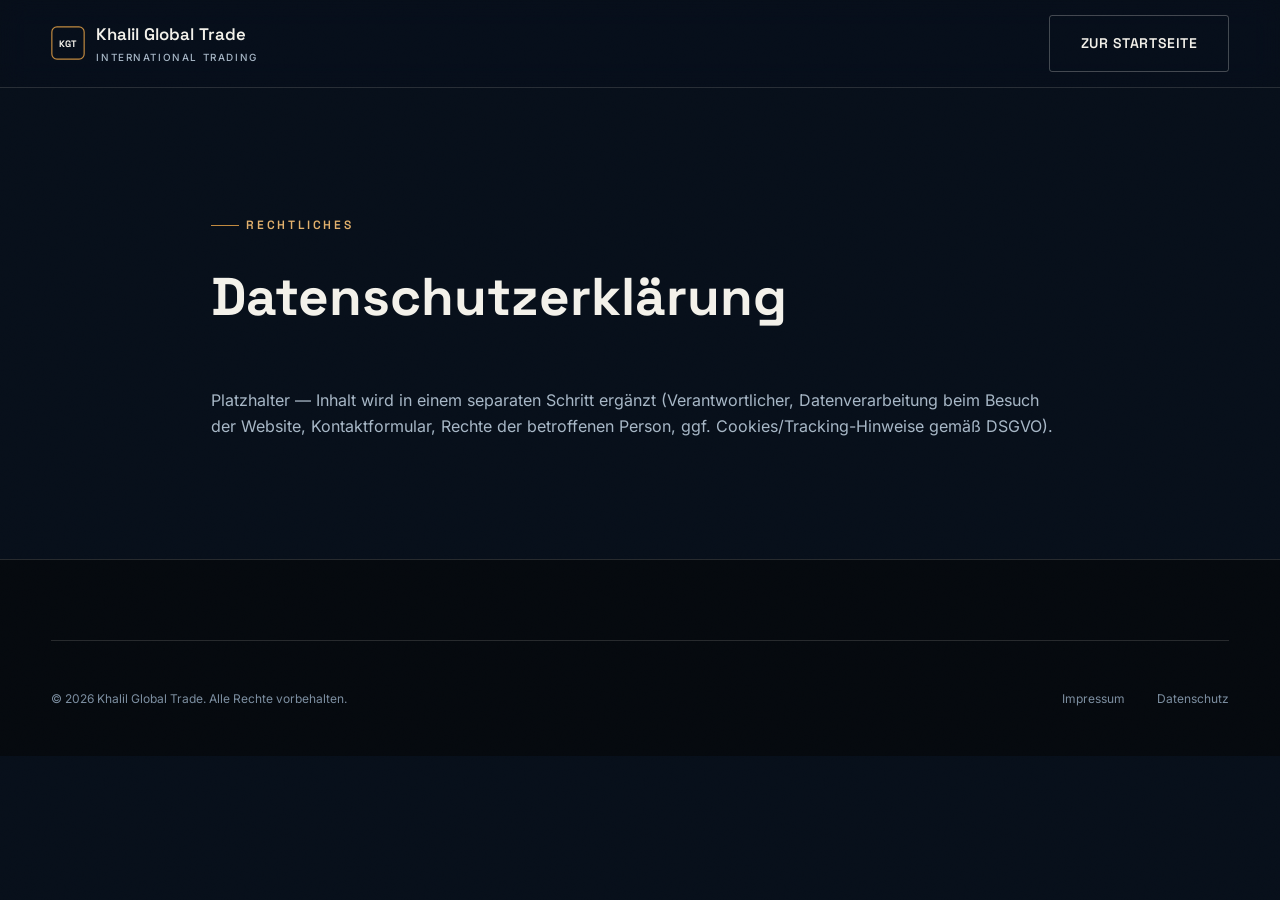
==== commit 885ec798: "Struktur angepasst, Content ergänzt/entfernt/bearbeitet" ====
--- a/datenschutz.html
+++ b/datenschutz.html
@@ -14,7 +14,7 @@
     <a class="brand" href="index.html">
       <svg class="brand-mark" viewBox="0 0 40 40" aria-hidden="true">
         <rect x="1" y="1" width="38" height="38" rx="6" fill="none" stroke="#c1893f" stroke-width="1.4"/>
-        <path d="M13 10V30M13 20L24 10M16 22L26 30" stroke="#f3f1ea" stroke-width="1.8" fill="none" stroke-linecap="round" stroke-linejoin="round"/>
+        <text x="20" y="24.5" text-anchor="middle" font-family="'Space Grotesk', Arial, sans-serif" font-weight="700" font-size="11" letter-spacing="0.3" fill="#f3f1ea">KGT</text>
       </svg>
       <span>Khalil Global Trade<small>International Trading</small></span>
     </a>
--- a/css/styles.css
+++ b/css/styles.css
@@ -676,56 +676,6 @@
   }
 }
 
-.hero-badge {
-  position: absolute;
-  right: var(--container-pad);
-  top: calc(var(--header-h) + var(--space-lg));
-  z-index: 2;
-  display: flex;
-  align-items: center;
-  gap: var(--space-md);
-  padding: 1.1rem var(--space-md);
-  background: rgba(7, 15, 26, 0.55);
-  backdrop-filter: blur(16px) saturate(140%);
-  -webkit-backdrop-filter: blur(16px) saturate(140%);
-  border: 1px solid var(--c-line-on-dark-strong);
-  border-radius: var(--radius-md);
-}
-
-.hero-badge-stat {
-  display: flex;
-  flex-direction: column;
-}
-
-.hero-badge-num {
-  font-family: var(--font-display);
-  font-size: 1.6rem;
-  font-weight: 700;
-  color: var(--c-accent-light);
-  line-height: 1;
-}
-
-.hero-badge-label {
-  margin-top: 0.35rem;
-  font-size: var(--fs-micro);
-  letter-spacing: 0.06em;
-  text-transform: uppercase;
-  color: var(--c-muted-on-dark);
-  line-height: 1.3;
-}
-
-.hero-badge-divider {
-  width: 1px;
-  align-self: stretch;
-  background: var(--c-line-on-dark-strong);
-}
-
-@media (max-width: 900px) {
-  .hero-badge {
-    display: none;
-  }
-}
-
 .scroll-indicator {
   position: absolute;
   bottom: var(--space-lg);
@@ -875,12 +825,6 @@
   border-top: 1px solid var(--c-line-on-dark);
 }
 
-.about-list .num {
-  font-family: var(--font-display);
-  font-size: var(--fs-small);
-  color: var(--c-accent-light);
-  font-weight: 600;
-}
 
 .about-list h3 {
   font-family: var(--font-display);
@@ -1097,7 +1041,7 @@
 
 .service-row {
   display: grid;
-  grid-template-columns: 5rem 1fr 2fr;
+  grid-template-columns: 1fr 2fr;
   gap: var(--space-lg);
   align-items: center;
   padding-block: var(--space-lg);
@@ -1107,18 +1051,6 @@
 
 .service-row:hover {
   background: rgba(243, 241, 234, 0.03);
-}
-
-.service-row .num {
-  font-family: var(--font-display);
-  font-size: 1.6rem;
-  font-weight: 600;
-  color: var(--c-line-on-dark-strong);
-  transition: color var(--dur-base) var(--ease-standard);
-}
-
-.service-row:hover .num {
-  color: var(--c-accent);
 }
 
 .service-row h3 {
@@ -1188,26 +1120,18 @@
   font-weight: 600;
 }
 
-.industry-card .idx {
-  display: block;
-  margin-top: var(--space-sm);
-  font-family: var(--font-display);
-  font-size: var(--fs-micro);
-  letter-spacing: 0.2em;
-  color: var(--c-muted-on-dark-2);
-}
 
 /* ==========================================================================
-   Stats
+   Ablauf (Prozess)
    ========================================================================== */
 
-.stats-section {
+.process-section {
   background: var(--c-ink);
   position: relative;
   overflow: hidden;
 }
 
-.stats-section::before {
+.process-section::before {
   content: '';
   position: absolute;
   inset: 0;
@@ -1219,7 +1143,7 @@
   opacity: 0.5;
 }
 
-.stats-globe {
+.process-globe {
   position: absolute;
   top: 50%;
   right: -8%;
@@ -1231,7 +1155,7 @@
   pointer-events: none;
 }
 
-.stats-globe-dot circle {
+.process-globe-dot circle {
   fill: var(--c-accent-light);
   animation: globe-pulse 2.6s ease-in-out infinite;
   animation-delay: var(--gd, 0s);
@@ -1245,52 +1169,89 @@
 }
 
 @media (prefers-reduced-motion: reduce) {
-  .stats-globe-dot circle {
+  .process-globe-dot circle {
     animation: none;
     opacity: 0.9;
   }
 }
 
 @media (max-width: 900px) {
-  .stats-globe {
+  .process-globe {
     width: 90vw;
     right: -25%;
     opacity: 0.45;
   }
 }
 
-.stats-grid {
+.process-row {
   position: relative;
   display: grid;
   grid-template-columns: repeat(4, 1fr);
   gap: var(--space-lg);
-}
-
-.stat-item {
-  text-align: left;
-  border-left: 1px solid var(--c-line-on-dark);
-  padding-left: var(--space-md);
-}
-
-.stat-number {
-  font-family: var(--font-display);
-  font-size: clamp(2.6rem, 3vw, 4rem);
-  font-weight: 700;
-  color: var(--c-ink-on-dark);
-  display: flex;
-  align-items: baseline;
-  gap: 0.15em;
-}
-
-.stat-number .suffix {
+  margin-top: var(--space-2xl);
+}
+
+.process-row::before {
+  content: '';
+  position: absolute;
+  top: 27px;
+  left: 12.5%;
+  right: 12.5%;
+  height: 1px;
+  background: var(--c-line-on-dark-strong);
+  z-index: 0;
+}
+
+.process-step {
+  position: relative;
+  z-index: 1;
+  text-align: center;
+  display: flex;
+  flex-direction: column;
+  align-items: center;
+}
+
+.process-icon {
+  display: inline-flex;
+  align-items: center;
+  justify-content: center;
+  width: 54px;
+  height: 54px;
+  flex-shrink: 0;
+  border-radius: 50%;
+  border: 1px solid var(--c-accent-dim);
+  background: var(--c-ink);
   color: var(--c-accent-light);
-  font-size: 0.5em;
-}
-
-.stat-label {
-  margin-top: var(--space-2xs);
+  margin-bottom: var(--space-md);
+}
+
+.process-icon svg {
+  width: 22px;
+  height: 22px;
+}
+
+.process-step h3 {
+  font-family: var(--font-display);
+  font-size: 1.1rem;
+  font-weight: 600;
+}
+
+.process-step p {
+  margin-top: 0.4rem;
   font-size: var(--fs-small);
   color: var(--c-muted-on-dark);
+  max-width: 20rem;
+}
+
+@media (max-width: 900px) {
+  .process-row {
+    grid-template-columns: 1fr;
+    gap: var(--space-xl);
+  }
+
+  .process-row::before {
+    display: none;
+  }
 }
 
 /* ==========================================================================
@@ -1429,31 +1390,6 @@
   color: var(--c-accent-light);
 }
 
-.badge-row {
-  display: flex;
-  flex-wrap: wrap;
-  gap: 0.6rem;
-}
-
-.badge {
-  display: inline-flex;
-  align-items: center;
-  gap: 0.5rem;
-  padding: 0.5rem 0.9rem;
-  border: 1px solid var(--c-line-on-dark-strong);
-  border-radius: 999px;
-  font-size: var(--fs-micro);
-  letter-spacing: 0.06em;
-  text-transform: uppercase;
-  color: var(--c-muted-on-dark);
-}
-
-.badge svg {
-  width: 14px;
-  height: 14px;
-  color: var(--c-accent-light);
-}
-
 /* ==========================================================================
    Footer
    ========================================================================== */
@@ -1577,11 +1513,6 @@
     grid-template-columns: repeat(2, 1fr);
   }
 
-  .stats-grid {
-    grid-template-columns: repeat(2, 1fr);
-    row-gap: var(--space-lg);
-  }
-
   .why-grid {
     grid-template-columns: 1fr;
   }
@@ -1595,11 +1526,8 @@
   }
 
   .service-row {
-    grid-template-columns: 3rem 1fr;
-  }
-
-  .service-row p {
-    grid-column: 2 / 3;
+    grid-template-columns: 1fr;
+    gap: var(--space-2xs);
   }
 }
 
@@ -1665,10 +1593,6 @@
     grid-template-columns: 1fr;
   }
 
-  .stats-grid {
-    grid-template-columns: 1fr;
-  }
-
   .hero-cta-row {
     flex-direction: column;
     align-items: stretch;
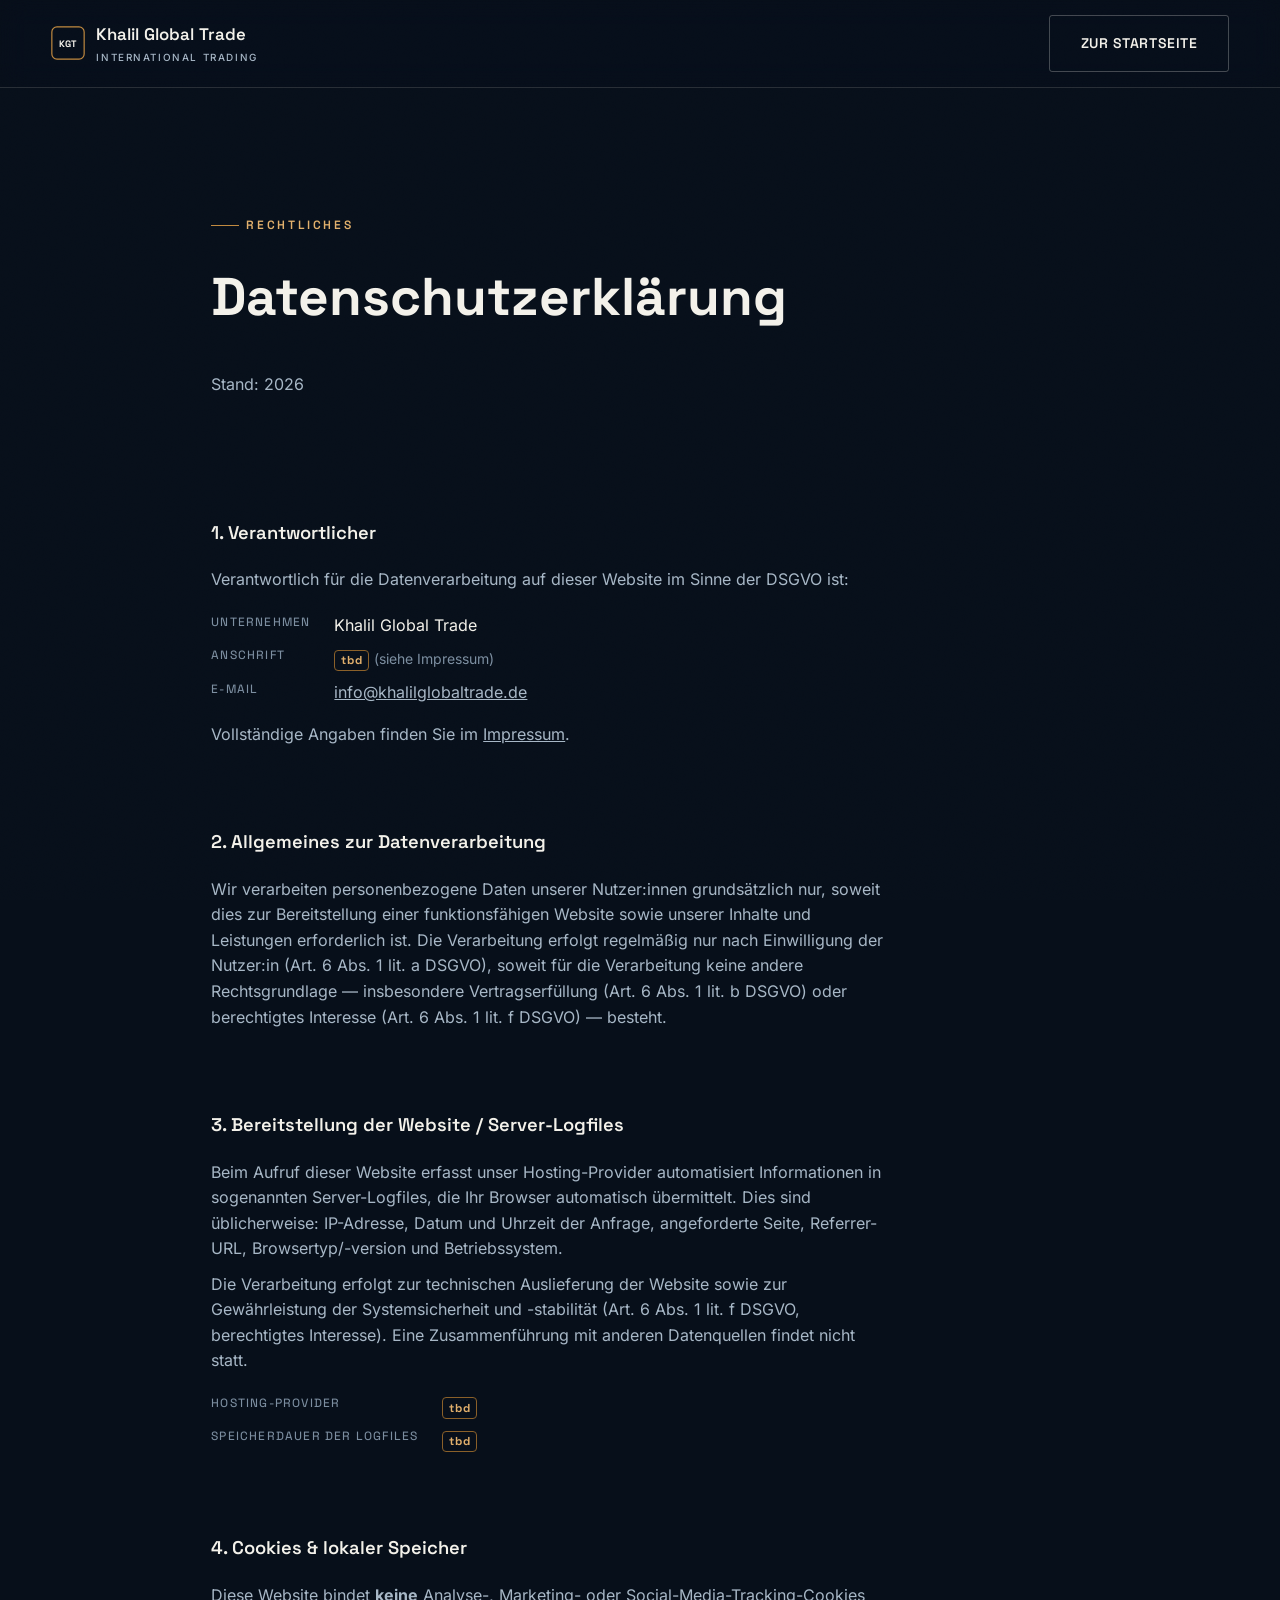
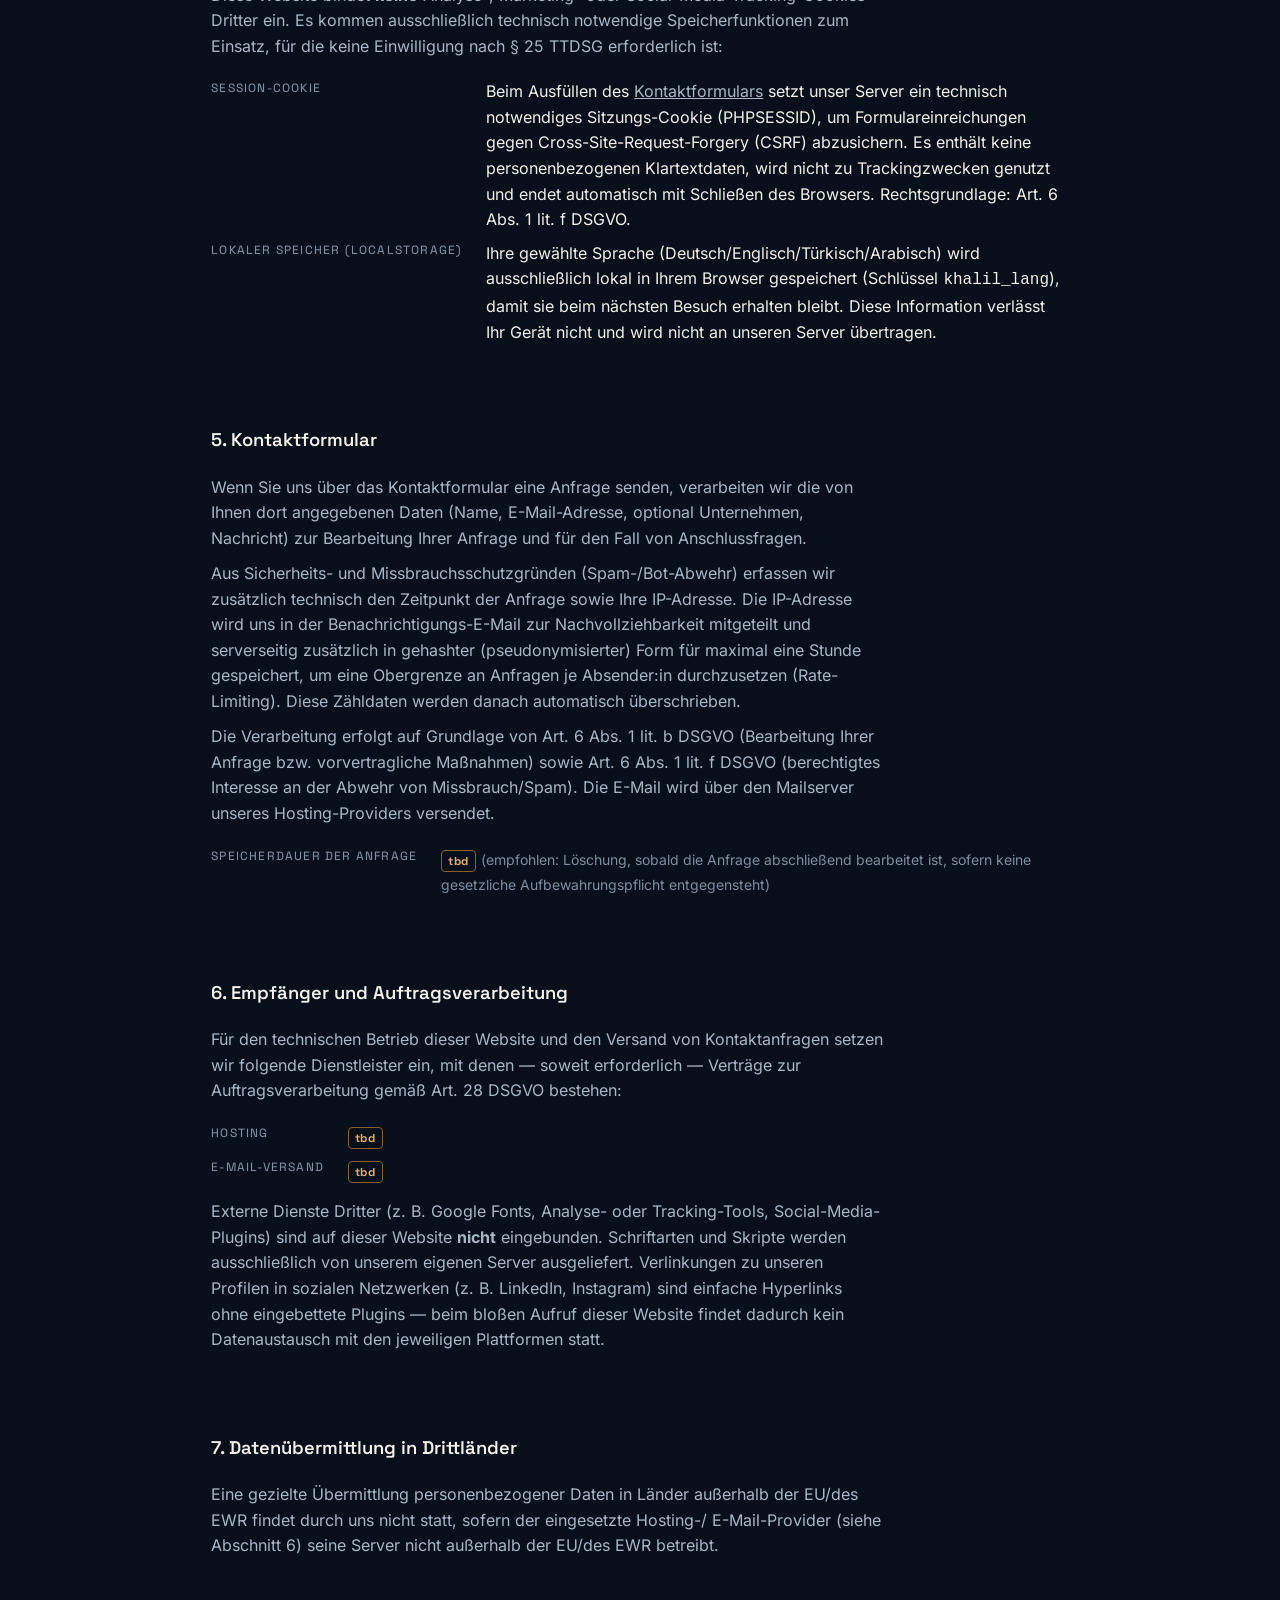
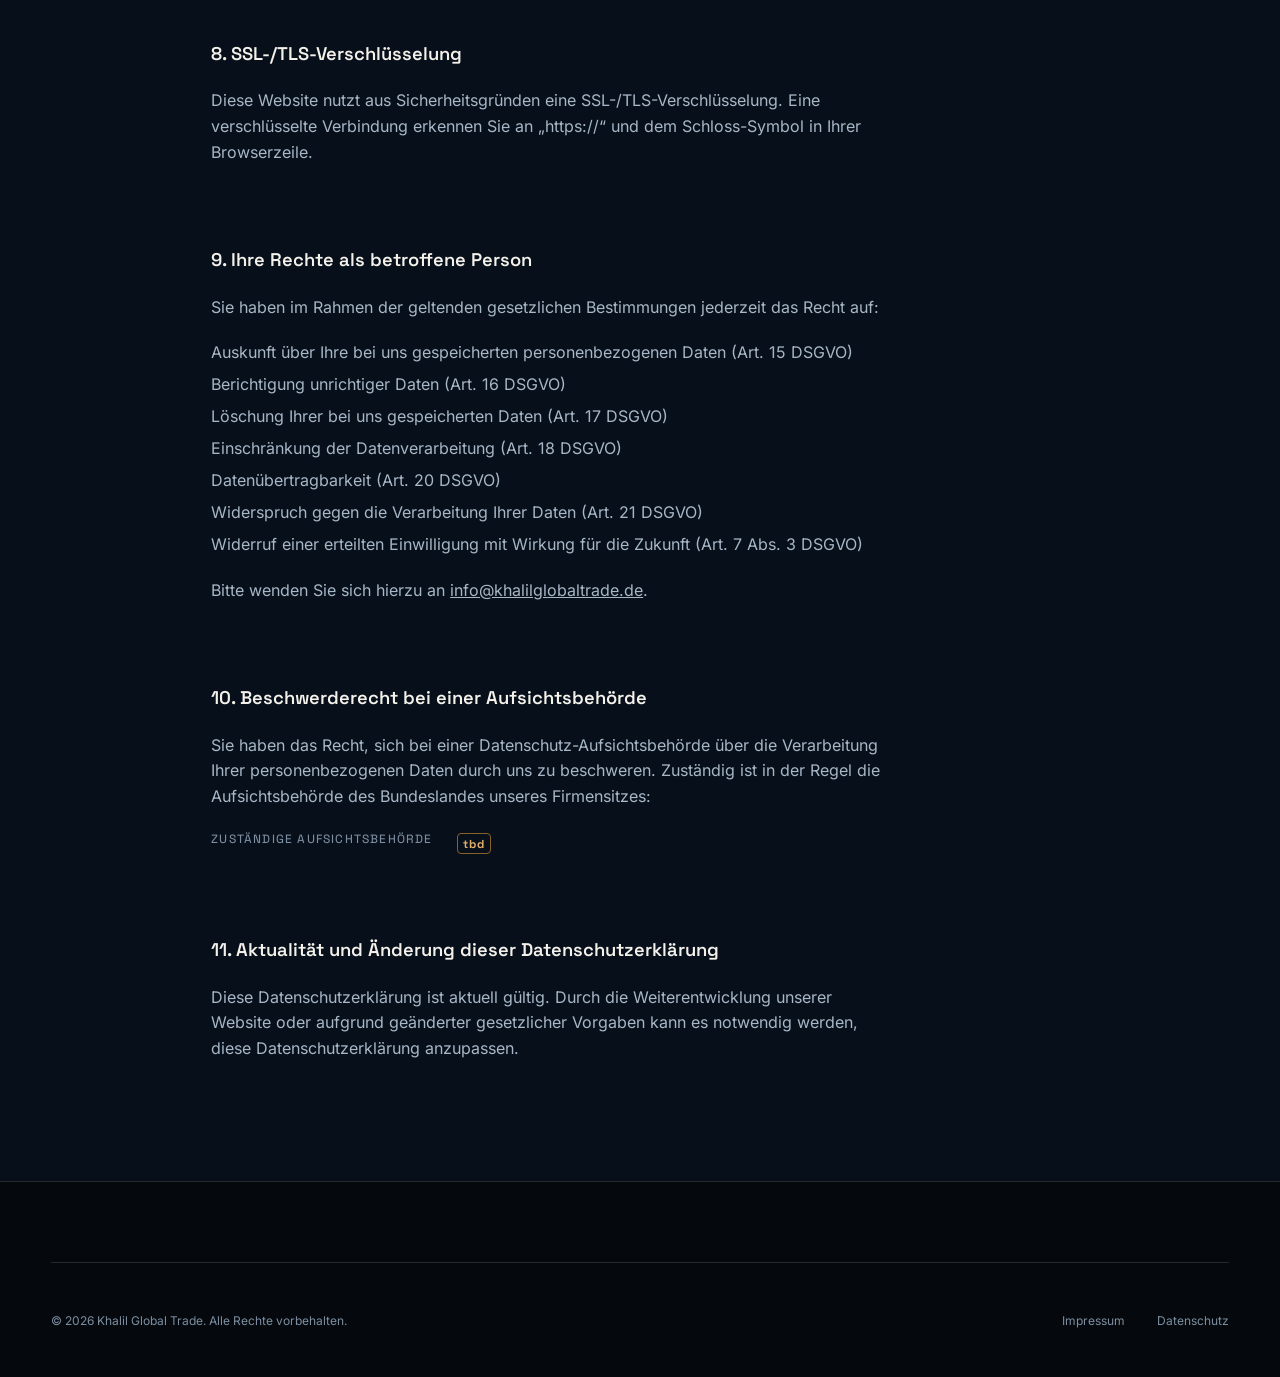
==== commit 3aabfc48: "Add php contact, add content for impressum and datenschutz" ====
--- a/datenschutz.html
+++ b/datenschutz.html
@@ -26,15 +26,205 @@
   </div>
 </header>
 
-<main class="section--dark section-pad">
-  <div class="container" style="max-width:60rem;">
+<!--
+  HINWEIS FÜR DIE REDAKTION (nicht auf der Seite sichtbar):
+  Alle mit "tbd" markierten Angaben sind noch offen und müssen vor dem
+  Live-Gang ergänzt werden. Der Inhalt beschreibt bewusst nur die
+  Datenverarbeitungen, die im aktuellen Code tatsächlich stattfinden
+  (Stand: dieser Commit) — keine generischen Blindtexte. Bei Änderungen am
+  Code (z. B. neues Tracking-Tool, neuer Hosting-/E-Mail-Provider, aktiviertes
+  Social-Media-Plugin) muss dieser Text entsprechend nachgezogen werden.
+  Ersetzt keine rechtliche Prüfung durch eine:n Anwält:in.
+-->
+<main class="section--dark section-pad page-main">
+  <div class="container legal-content" style="max-width:60rem;">
     <div class="eyebrow">Rechtliches</div>
     <h1 style="font-family:var(--font-display); font-size:var(--fs-h1); margin-top:var(--space-sm);">Datenschutzerklärung</h1>
-    <p style="margin-top:var(--space-lg); color:var(--c-muted-on-dark);">
-      Platzhalter — Inhalt wird in einem separaten Schritt ergänzt (Verantwortlicher,
-      Datenverarbeitung beim Besuch der Website, Kontaktformular, Rechte der betroffenen
-      Person, ggf. Cookies/Tracking-Hinweise gemäß DSGVO).
-    </p>
+    <p style="margin-top:var(--space-md); color:var(--c-muted-on-dark);">Stand: <span data-year>2026</span></p>
+
+    <section style="margin-top:var(--space-2xl);">
+      <h2>1. Verantwortlicher</h2>
+      <p>Verantwortlich für die Datenverarbeitung auf dieser Website im Sinne der DSGVO ist:</p>
+      <dl>
+        <dt>Unternehmen</dt>
+        <dd>Khalil Global Trade</dd>
+        <dt>Anschrift</dt>
+        <dd><span class="tbd">tbd</span> <span style="color:var(--c-muted-on-dark-2); font-size:var(--fs-small);">(siehe Impressum)</span></dd>
+        <dt>E-Mail</dt>
+        <dd><a href="mailto:info@khalilglobaltrade.de">info@khalilglobaltrade.de</a></dd>
+      </dl>
+      <p>Vollständige Angaben finden Sie im <a href="impressum.html">Impressum</a>.</p>
+    </section>
+
+    <section>
+      <h2>2. Allgemeines zur Datenverarbeitung</h2>
+      <p>
+        Wir verarbeiten personenbezogene Daten unserer Nutzer:innen grundsätzlich nur, soweit
+        dies zur Bereitstellung einer funktionsfähigen Website sowie unserer Inhalte und
+        Leistungen erforderlich ist. Die Verarbeitung erfolgt regelmäßig nur nach Einwilligung
+        der Nutzer:in (Art. 6 Abs. 1 lit. a DSGVO), soweit für die Verarbeitung keine andere
+        Rechtsgrundlage — insbesondere Vertragserfüllung (Art. 6 Abs. 1 lit. b DSGVO) oder
+        berechtigtes Interesse (Art. 6 Abs. 1 lit. f DSGVO) — besteht.
+      </p>
+    </section>
+
+    <section>
+      <h2>3. Bereitstellung der Website / Server-Logfiles</h2>
+      <p>
+        Beim Aufruf dieser Website erfasst unser Hosting-Provider automatisiert Informationen
+        in sogenannten Server-Logfiles, die Ihr Browser automatisch übermittelt. Dies sind
+        üblicherweise: IP-Adresse, Datum und Uhrzeit der Anfrage, angeforderte Seite,
+        Referrer-URL, Browsertyp/-version und Betriebssystem.
+      </p>
+      <p>
+        Die Verarbeitung erfolgt zur technischen Auslieferung der Website sowie zur
+        Gewährleistung der Systemsicherheit und -stabilität (Art. 6 Abs. 1 lit. f DSGVO,
+        berechtigtes Interesse). Eine Zusammenführung mit anderen Datenquellen findet nicht
+        statt.
+      </p>
+      <dl>
+        <dt>Hosting-Provider</dt>
+        <dd><span class="tbd">tbd</span></dd>
+        <dt>Speicherdauer der Logfiles</dt>
+        <dd><span class="tbd">tbd</span></dd>
+      </dl>
+    </section>
+
+    <section>
+      <h2>4. Cookies &amp; lokaler Speicher</h2>
+      <p>
+        Diese Website bindet <strong>keine</strong> Analyse-, Marketing- oder
+        Social-Media-Tracking-Cookies Dritter ein. Es kommen ausschließlich technisch
+        notwendige Speicherfunktionen zum Einsatz, für die keine Einwilligung nach § 25
+        TTDSG erforderlich ist:
+      </p>
+      <dl>
+        <dt>Session-Cookie</dt>
+        <dd>
+          Beim Ausfüllen des <a href="index.html#kontakt">Kontaktformulars</a> setzt unser
+          Server ein technisch notwendiges Sitzungs-Cookie (PHPSESSID), um Formular­einreichungen
+          gegen Cross-Site-Request-Forgery (CSRF) abzusichern. Es enthält keine
+          personenbezogenen Klartextdaten, wird nicht zu Trackingzwecken genutzt und endet
+          automatisch mit Schließen des Browsers. Rechtsgrundlage: Art. 6 Abs. 1 lit. f DSGVO.
+        </dd>
+        <dt>Lokaler Speicher (localStorage)</dt>
+        <dd>
+          Ihre gewählte Sprache (Deutsch/Englisch/Türkisch/Arabisch) wird ausschließlich lokal
+          in Ihrem Browser gespeichert (Schlüssel <code>khalil_lang</code>), damit sie beim
+          nächsten Besuch erhalten bleibt. Diese Information verlässt Ihr Gerät nicht und wird
+          nicht an unseren Server übertragen.
+        </dd>
+      </dl>
+    </section>
+
+    <section>
+      <h2>5. Kontaktformular</h2>
+      <p>
+        Wenn Sie uns über das Kontaktformular eine Anfrage senden, verarbeiten wir die von
+        Ihnen dort angegebenen Daten (Name, E-Mail-Adresse, optional Unternehmen, Nachricht)
+        zur Bearbeitung Ihrer Anfrage und für den Fall von Anschlussfragen.
+      </p>
+      <p>
+        Aus Sicherheits- und Missbrauchsschutzgründen (Spam-/Bot-Abwehr) erfassen wir
+        zusätzlich technisch den Zeitpunkt der Anfrage sowie Ihre IP-Adresse. Die IP-Adresse
+        wird uns in der Benachrichtigungs-E-Mail zur Nachvollziehbarkeit mitgeteilt und
+        serverseitig zusätzlich in gehashter (pseudonymisierter) Form für maximal eine
+        Stunde gespeichert, um eine Obergrenze an Anfragen je Absender:in durchzusetzen
+        (Rate-Limiting). Diese Zähldaten werden danach automatisch überschrieben.
+      </p>
+      <p>
+        Die Verarbeitung erfolgt auf Grundlage von Art. 6 Abs. 1 lit. b DSGVO (Bearbeitung
+        Ihrer Anfrage bzw. vorvertragliche Maßnahmen) sowie Art. 6 Abs. 1 lit. f DSGVO
+        (berechtigtes Interesse an der Abwehr von Missbrauch/Spam). Die E-Mail wird über den
+        Mailserver unseres Hosting-Providers versendet.
+      </p>
+      <dl>
+        <dt>Speicherdauer der Anfrage</dt>
+        <dd><span class="tbd">tbd</span> <span style="color:var(--c-muted-on-dark-2); font-size:var(--fs-small);">(empfohlen: Löschung, sobald die Anfrage abschließend bearbeitet ist, sofern keine gesetzliche Aufbewahrungspflicht entgegensteht)</span></dd>
+      </dl>
+    </section>
+
+    <section>
+      <h2>6. Empfänger und Auftragsverarbeitung</h2>
+      <p>
+        Für den technischen Betrieb dieser Website und den Versand von Kontaktanfragen setzen
+        wir folgende Dienstleister ein, mit denen — soweit erforderlich — Verträge zur
+        Auftragsverarbeitung gemäß Art. 28 DSGVO bestehen:
+      </p>
+      <dl>
+        <dt>Hosting</dt>
+        <dd><span class="tbd">tbd</span></dd>
+        <dt>E-Mail-Versand</dt>
+        <dd><span class="tbd">tbd</span></dd>
+      </dl>
+      <p>
+        Externe Dienste Dritter (z. B. Google Fonts, Analyse- oder Tracking-Tools,
+        Social-Media-Plugins) sind auf dieser Website <strong>nicht</strong> eingebunden.
+        Schriftarten und Skripte werden ausschließlich von unserem eigenen Server
+        ausgeliefert. Verlinkungen zu unseren Profilen in sozialen Netzwerken (z. B.
+        LinkedIn, Instagram) sind einfache Hyperlinks ohne eingebettete Plugins — beim
+        bloßen Aufruf dieser Website findet dadurch kein Datenaustausch mit den jeweiligen
+        Plattformen statt.
+      </p>
+    </section>
+
+    <section>
+      <h2>7. Datenübermittlung in Drittländer</h2>
+      <p>
+        Eine gezielte Übermittlung personenbezogener Daten in Länder außerhalb der
+        EU/des EWR findet durch uns nicht statt, sofern der eingesetzte Hosting-/
+        E-Mail-Provider (siehe Abschnitt 6) seine Server nicht außerhalb der EU/des EWR
+        betreibt.
+      </p>
+    </section>
+
+    <section>
+      <h2>8. SSL-/TLS-Verschlüsselung</h2>
+      <p>
+        Diese Website nutzt aus Sicherheitsgründen eine SSL-/TLS-Verschlüsselung. Eine
+        verschlüsselte Verbindung erkennen Sie an „https://“ und dem Schloss-Symbol in Ihrer
+        Browserzeile.
+      </p>
+    </section>
+
+    <section>
+      <h2>9. Ihre Rechte als betroffene Person</h2>
+      <p>Sie haben im Rahmen der geltenden gesetzlichen Bestimmungen jederzeit das Recht auf:</p>
+      <ul style="display:grid; gap:0.4rem; margin-top:var(--space-sm); color:var(--c-muted-on-dark);">
+        <li>Auskunft über Ihre bei uns gespeicherten personenbezogenen Daten (Art. 15 DSGVO)</li>
+        <li>Berichtigung unrichtiger Daten (Art. 16 DSGVO)</li>
+        <li>Löschung Ihrer bei uns gespeicherten Daten (Art. 17 DSGVO)</li>
+        <li>Einschränkung der Datenverarbeitung (Art. 18 DSGVO)</li>
+        <li>Datenübertragbarkeit (Art. 20 DSGVO)</li>
+        <li>Widerspruch gegen die Verarbeitung Ihrer Daten (Art. 21 DSGVO)</li>
+        <li>Widerruf einer erteilten Einwilligung mit Wirkung für die Zukunft (Art. 7 Abs. 3 DSGVO)</li>
+      </ul>
+      <p style="margin-top:var(--space-sm);">
+        Bitte wenden Sie sich hierzu an <a href="mailto:info@khalilglobaltrade.de">info@khalilglobaltrade.de</a>.
+      </p>
+    </section>
+
+    <section>
+      <h2>10. Beschwerderecht bei einer Aufsichtsbehörde</h2>
+      <p>
+        Sie haben das Recht, sich bei einer Datenschutz-Aufsichtsbehörde über die
+        Verarbeitung Ihrer personenbezogenen Daten durch uns zu beschweren. Zuständig ist in
+        der Regel die Aufsichtsbehörde des Bundeslandes unseres Firmensitzes:
+      </p>
+      <dl>
+        <dt>Zuständige Aufsichtsbehörde</dt>
+        <dd><span class="tbd">tbd</span></dd>
+      </dl>
+    </section>
+
+    <section>
+      <h2>11. Aktualität und Änderung dieser Datenschutzerklärung</h2>
+      <p>
+        Diese Datenschutzerklärung ist aktuell gültig. Durch die Weiterentwicklung unserer
+        Website oder aufgrund geänderter gesetzlicher Vorgaben kann es notwendig werden,
+        diese Datenschutzerklärung anzupassen.
+      </p>
+    </section>
   </div>
 </main>
 
--- a/css/styles.css
+++ b/css/styles.css
@@ -8,6 +8,16 @@
   font-weight: 380 780;
   font-display: swap;
   src: url('../fonts/inter-variable-latin.woff2') format('woff2');
+  unicode-range: U+0000-00FF, U+0131, U+0152-0153, U+02BB-02BC, U+02C6, U+02DA, U+02DC, U+2000-206F, U+20AC, U+2122;
+}
+
+@font-face {
+  font-family: 'Inter';
+  font-style: normal;
+  font-weight: 380 780;
+  font-display: swap;
+  src: url('../fonts/inter-variable-latin-ext.woff2') format('woff2');
+  unicode-range: U+0100-024F, U+0259, U+1E00-1EFF, U+2020, U+20A0-20AB, U+20AD-20CF, U+2113, U+2C60-2C7F, U+A720-A7FF;
 }
 
 @font-face {
@@ -16,6 +26,16 @@
   font-weight: 450 750;
   font-display: swap;
   src: url('../fonts/space-grotesk-variable-latin.woff2') format('woff2');
+  unicode-range: U+0000-00FF, U+0131, U+0152-0153, U+02BB-02BC, U+02C6, U+02DA, U+02DC, U+2000-206F, U+20AC, U+2122;
+}
+
+@font-face {
+  font-family: 'Space Grotesk';
+  font-style: normal;
+  font-weight: 450 750;
+  font-display: swap;
+  src: url('../fonts/space-grotesk-variable-latin-ext.woff2') format('woff2');
+  unicode-range: U+0100-024F, U+0259, U+1E00-1EFF, U+2020, U+20A0-20AB, U+20AD-20CF, U+2113, U+2C60-2C7F, U+A720-A7FF;
 }
 
 :root {
@@ -47,6 +67,9 @@
   --c-line-on-dark-strong: rgba(243, 241, 234, 0.26);
   --c-line-on-light: rgba(14, 27, 40, 0.12);
 
+  --c-success: #6fae7f;
+  --c-danger: #d8746c;
+
   /* ---- Typography ---- */
   --font-display: 'Space Grotesk', 'Helvetica Neue', Arial, sans-serif;
   --font-body: 'Inter', -apple-system, BlinkMacSystemFont, 'Segoe UI', Arial, sans-serif;
@@ -285,6 +308,12 @@
   padding-block: var(--space-2xl);
 }
 
+/* Für Seiten ohne Hero (Impressum, Datenschutz): Ausgleich für den
+   fixierten Header, da dieser keinen Platz mehr im Dokumentfluss belegt. */
+.page-main {
+  padding-top: calc(var(--header-h) + var(--space-2xl));
+}
+
 .section--dark {
   background: var(--c-navy-950);
   color: var(--c-ink-on-dark);
@@ -378,8 +407,10 @@
    ========================================================================== */
 
 .site-header {
-  position: sticky;
+  position: fixed;
   top: 0;
+  left: 0;
+  right: 0;
   z-index: 100;
   height: var(--header-h);
   display: flex;
@@ -484,6 +515,123 @@
   display: flex;
   align-items: center;
   gap: var(--space-sm);
+}
+
+/* ---- Language switcher (desktop dropdown) ---- */
+
+.lang-switch {
+  position: relative;
+}
+
+.lang-current {
+  display: flex;
+  align-items: center;
+  gap: 0.4rem;
+  padding: 0.55rem 0.7rem;
+  border: 1px solid var(--c-line-on-dark-strong);
+  border-radius: var(--radius-sm);
+  color: var(--c-muted-on-dark);
+  font-family: var(--font-display);
+  font-size: var(--fs-micro);
+  font-weight: 600;
+  letter-spacing: 0.06em;
+  transition: color var(--dur-fast) var(--ease-standard), border-color var(--dur-fast) var(--ease-standard);
+}
+
+.lang-current svg {
+  width: 16px;
+  height: 16px;
+}
+
+.lang-current:hover,
+.lang-switch.is-open .lang-current {
+  color: var(--c-ink-on-dark);
+  border-color: var(--c-accent-light);
+}
+
+.lang-menu {
+  position: absolute;
+  top: calc(100% + 0.6rem);
+  right: 0;
+  z-index: 110;
+  min-width: 9rem;
+  background: var(--c-navy-900);
+  border: 1px solid var(--c-line-on-dark-strong);
+  border-radius: var(--radius-md);
+  box-shadow: var(--shadow-lift);
+  padding: 0.4rem;
+  opacity: 0;
+  transform: translateY(-6px);
+  pointer-events: none;
+  transition: opacity var(--dur-fast) var(--ease-standard), transform var(--dur-fast) var(--ease-standard);
+}
+
+.lang-switch.is-open .lang-menu {
+  opacity: 1;
+  transform: translateY(0);
+  pointer-events: auto;
+}
+
+.lang-menu li {
+  display: block;
+}
+
+.lang-menu button {
+  display: block;
+  width: 100%;
+  text-align: left;
+  padding: 0.55rem 0.7rem;
+  border-radius: var(--radius-sm);
+  font-size: var(--fs-small);
+  color: var(--c-muted-on-dark);
+  transition: background-color var(--dur-fast) var(--ease-standard), color var(--dur-fast) var(--ease-standard);
+}
+
+.lang-menu button:hover {
+  background: rgba(243, 241, 234, 0.06);
+  color: var(--c-ink-on-dark);
+}
+
+.lang-menu button.is-active {
+  color: var(--c-accent-light);
+}
+
+/* ---- Language switcher (mobile row) ---- */
+
+.lang-switch--mobile {
+  display: flex;
+  gap: 0.5rem;
+  margin-bottom: var(--space-lg);
+}
+
+.lang-switch--mobile button {
+  padding: 0.5rem 0.9rem;
+  border: 1px solid var(--c-line-on-dark-strong);
+  border-radius: 999px;
+  font-family: var(--font-display);
+  font-size: var(--fs-micro);
+  font-weight: 600;
+  letter-spacing: 0.06em;
+  color: var(--c-muted-on-dark);
+  transition: color var(--dur-fast) var(--ease-standard), border-color var(--dur-fast) var(--ease-standard);
+}
+
+.lang-switch--mobile button.is-active {
+  color: var(--c-accent-ink);
+  background: var(--c-accent);
+  border-color: var(--c-accent);
+}
+
+@media (min-width: 901px) {
+  .lang-switch--mobile {
+    display: none;
+  }
+}
+
+@media (max-width: 900px) {
+  .lang-switch:not(.lang-switch--mobile) {
+    display: none;
+  }
 }
 
 .nav-toggle {
@@ -1356,6 +1504,44 @@
   color: var(--c-muted-on-dark-2);
 }
 
+.form-note a {
+  color: var(--c-muted-on-dark-2);
+  text-decoration: underline;
+}
+
+/* Honeypot field: kept in the accessibility/tab order out of the way of
+   real users, but never display:none — simple bots skip display:none
+   fields, so an off-screen field catches more of them. */
+.hp-field {
+  position: absolute;
+  left: -9999px;
+  width: 1px;
+  height: 1px;
+  overflow: hidden;
+}
+
+.form-status {
+  font-size: var(--fs-micro);
+  min-height: 1.2em;
+}
+
+.form-status[data-state="sending"] {
+  color: var(--c-muted-on-dark-2);
+}
+
+.form-status[data-state="success"] {
+  color: var(--c-success);
+}
+
+.form-status[data-state="error"] {
+  color: var(--c-danger);
+}
+
+.contact-form button[disabled] {
+  opacity: 0.6;
+  cursor: not-allowed;
+}
+
 .contact-info {
   display: flex;
   flex-direction: column;
@@ -1388,6 +1574,73 @@
 
 .contact-card a:hover {
   color: var(--c-accent-light);
+}
+
+/* ==========================================================================
+   Rechtstexte (Impressum, Datenschutz)
+   ========================================================================== */
+
+.legal-content section + section {
+  margin-top: var(--space-xl);
+}
+
+.legal-content h2 {
+  font-family: var(--font-display);
+  font-size: 1.15rem;
+  font-weight: 600;
+  color: var(--c-ink-on-dark);
+  margin-bottom: var(--space-sm);
+}
+
+.legal-content p {
+  color: var(--c-muted-on-dark);
+  max-width: 42rem;
+}
+
+.legal-content p + p {
+  margin-top: 0.6rem;
+}
+
+.legal-content dl {
+  display: grid;
+  grid-template-columns: max-content 1fr;
+  gap: 0.5rem 1.5rem;
+  margin-top: var(--space-sm);
+}
+
+.legal-content dt {
+  font-family: var(--font-display);
+  font-size: var(--fs-micro);
+  letter-spacing: 0.1em;
+  text-transform: uppercase;
+  color: var(--c-muted-on-dark-2);
+}
+
+.legal-content dd {
+  margin: 0;
+  color: var(--c-ink-on-dark);
+}
+
+.legal-content a {
+  color: var(--c-muted-on-dark);
+  text-decoration: underline;
+}
+
+.legal-content a:hover {
+  color: var(--c-accent-light);
+}
+
+/* Markiert Angaben, die noch nachgetragen werden müssen. */
+.tbd {
+  display: inline-block;
+  font-family: var(--font-display);
+  font-size: 0.72em;
+  font-weight: 700;
+  letter-spacing: 0.06em;
+  color: var(--c-accent-light);
+  border: 1px solid var(--c-accent-dim);
+  border-radius: 4px;
+  padding: 0.05em 0.5em;
 }
 
 /* ==========================================================================
@@ -1603,3 +1856,44 @@
     align-items: flex-start;
   }
 }
+
+/* ==========================================================================
+   RTL (Arabisch)
+   Die meiste Spiegelung übernimmt der Browser automatisch über [dir="rtl"]
+   (Flexbox/Grid sind direction-aware). Hier nur die physischen
+   left/right-Werte und Richtungs-Icons, die das nicht automatisch tun.
+   ========================================================================== */
+
+[dir="rtl"] .btn svg {
+  transform: scaleX(-1);
+}
+
+[dir="rtl"] .btn:hover svg {
+  transform: scaleX(-1) translateX(3px);
+}
+
+[dir="rtl"] .scroll-indicator {
+  right: auto;
+  left: var(--container-pad);
+}
+
+[dir="rtl"] .nav-links a::after {
+  left: 100%;
+  right: auto;
+  transition: left var(--dur-base) var(--ease-out-expo);
+}
+
+[dir="rtl"] .nav-links a:hover::after,
+[dir="rtl"] .nav-links a.is-active::after {
+  left: 0;
+}
+
+[dir="rtl"] .lang-menu {
+  right: auto;
+  left: 0;
+}
+
+[dir="rtl"] .lang-menu button {
+  text-align: right;
+}
+
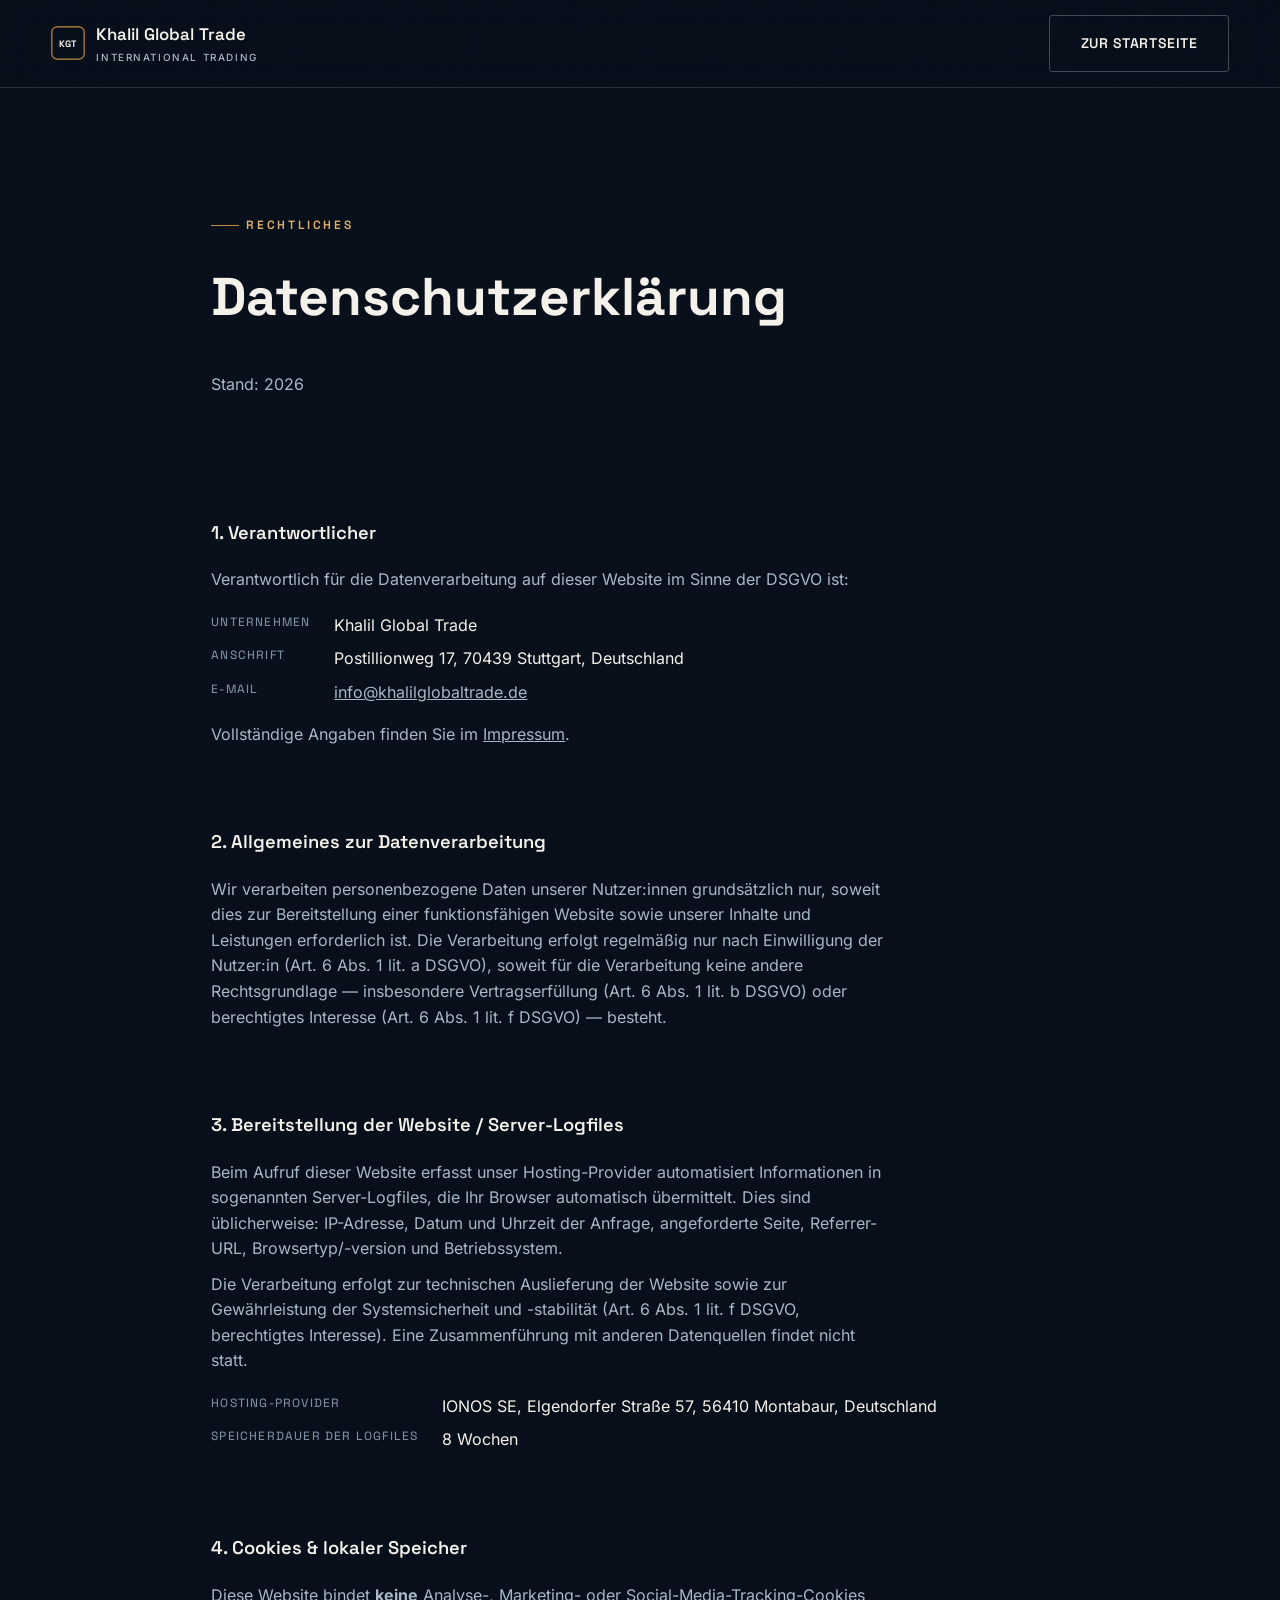
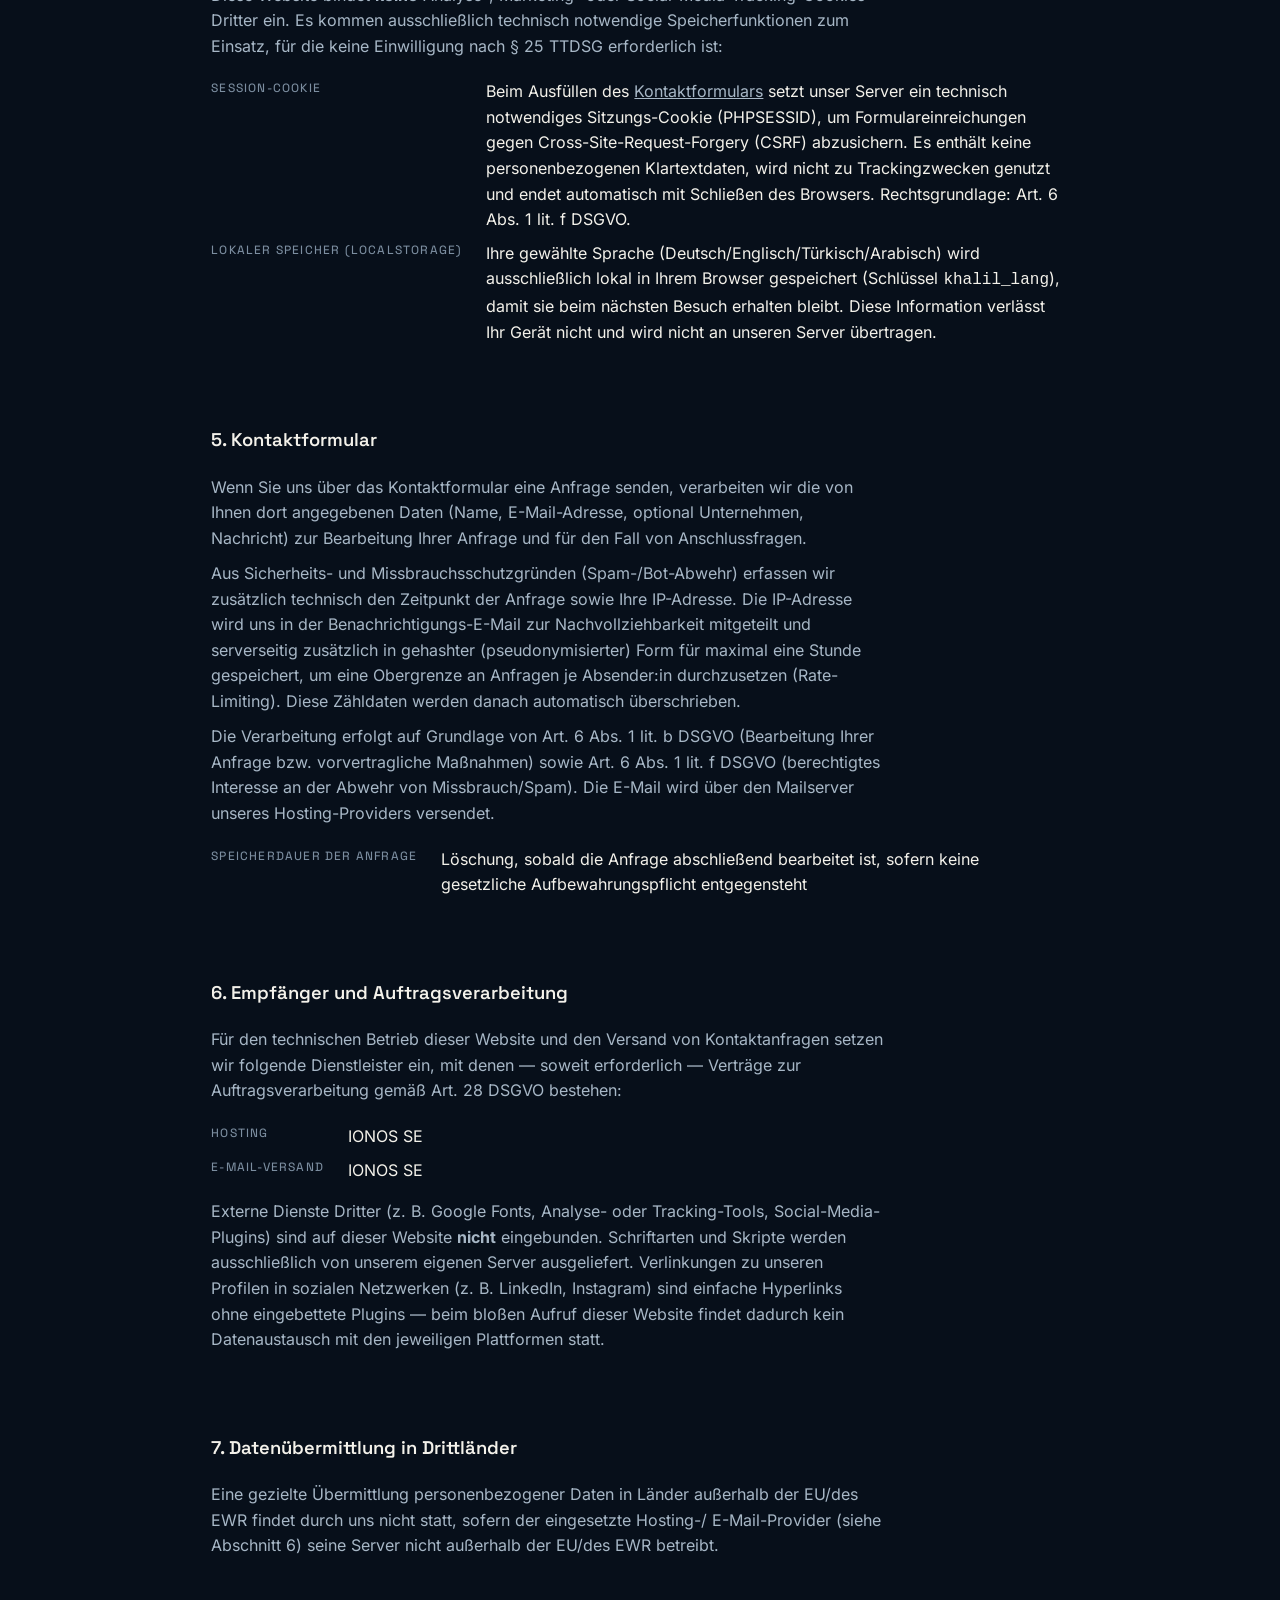
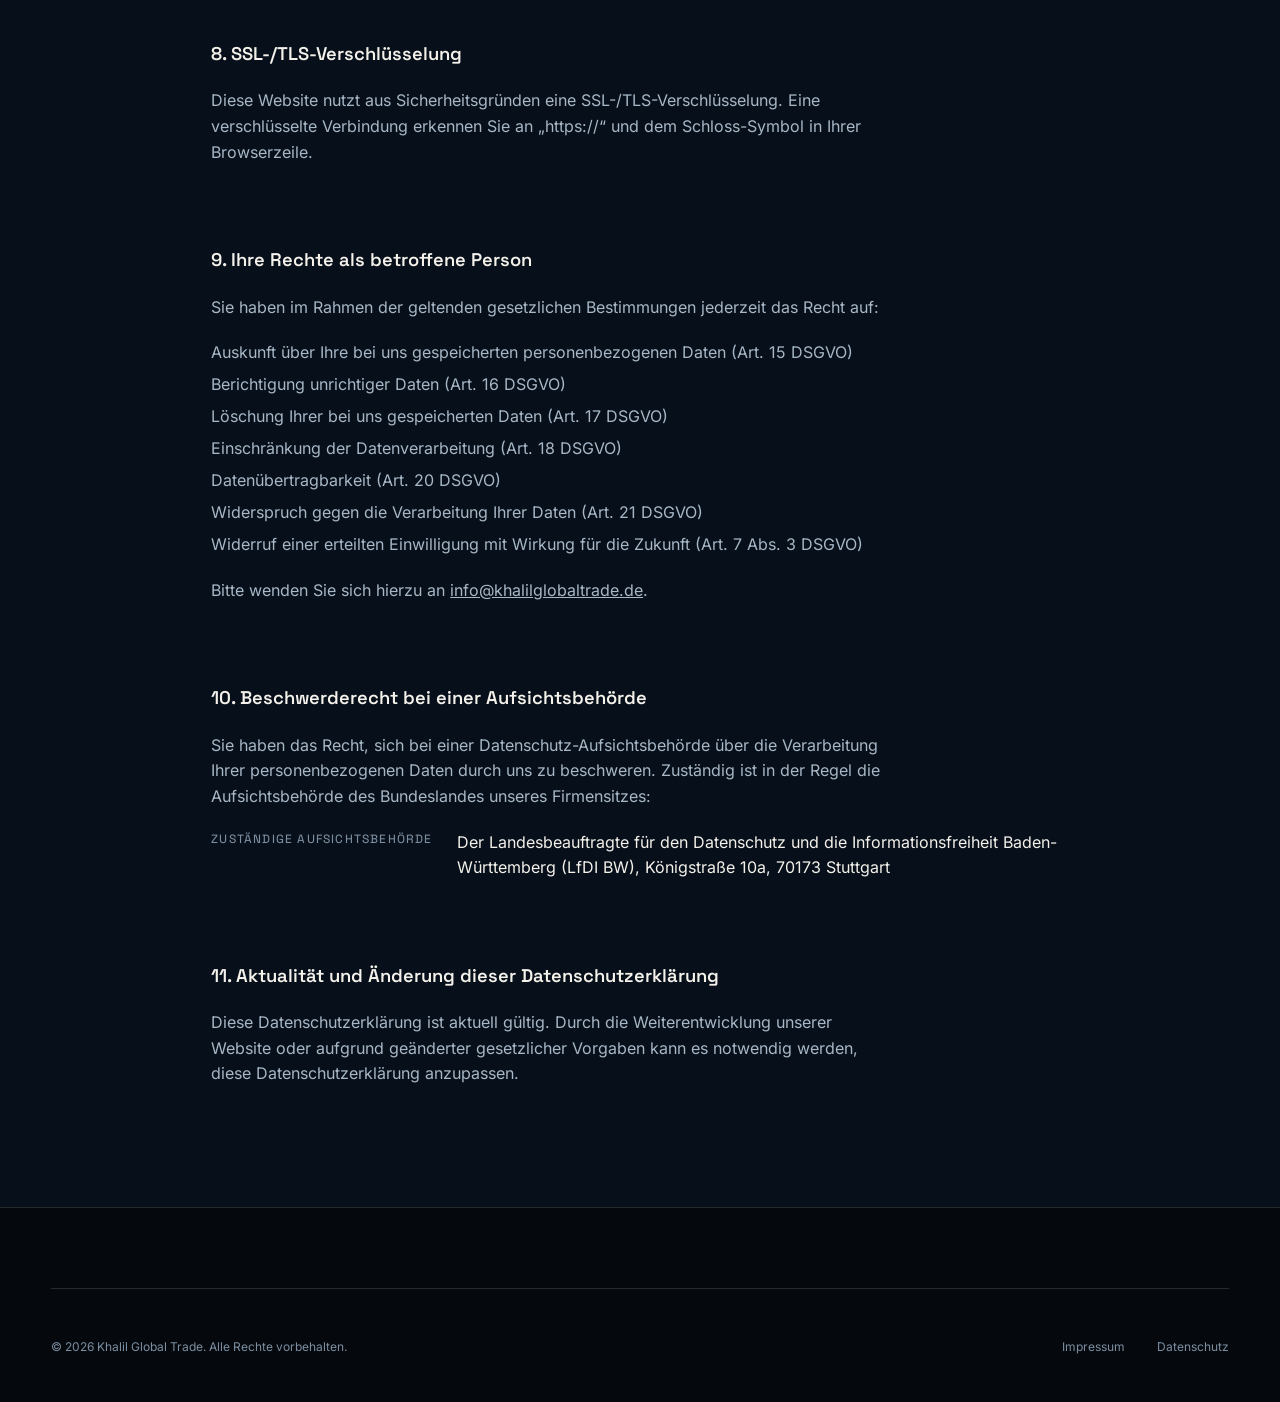
==== commit df2a128d: "Adjust legal pages" ====
--- a/datenschutz.html
+++ b/datenschutz.html
@@ -49,7 +49,7 @@
         <dt>Unternehmen</dt>
         <dd>Khalil Global Trade</dd>
         <dt>Anschrift</dt>
-        <dd><span class="tbd">tbd</span> <span style="color:var(--c-muted-on-dark-2); font-size:var(--fs-small);">(siehe Impressum)</span></dd>
+        <dd>Postillionweg 17, 70439 Stuttgart, Deutschland</dd>
         <dt>E-Mail</dt>
         <dd><a href="mailto:info@khalilglobaltrade.de">info@khalilglobaltrade.de</a></dd>
       </dl>
@@ -84,9 +84,9 @@
       </p>
       <dl>
         <dt>Hosting-Provider</dt>
-        <dd><span class="tbd">tbd</span></dd>
+        <dd>IONOS SE, Elgendorfer Straße 57, 56410 Montabaur, Deutschland</dd>
         <dt>Speicherdauer der Logfiles</dt>
-        <dd><span class="tbd">tbd</span></dd>
+        <dd>8 Wochen</dd>
       </dl>
     </section>
 
@@ -140,7 +140,7 @@
       </p>
       <dl>
         <dt>Speicherdauer der Anfrage</dt>
-        <dd><span class="tbd">tbd</span> <span style="color:var(--c-muted-on-dark-2); font-size:var(--fs-small);">(empfohlen: Löschung, sobald die Anfrage abschließend bearbeitet ist, sofern keine gesetzliche Aufbewahrungspflicht entgegensteht)</span></dd>
+        <dd>Löschung, sobald die Anfrage abschließend bearbeitet ist, sofern keine gesetzliche Aufbewahrungspflicht entgegensteht</dd>
       </dl>
     </section>
 
@@ -153,9 +153,9 @@
       </p>
       <dl>
         <dt>Hosting</dt>
-        <dd><span class="tbd">tbd</span></dd>
+        <dd>IONOS SE</dd>
         <dt>E-Mail-Versand</dt>
-        <dd><span class="tbd">tbd</span></dd>
+        <dd>IONOS SE</dd>
       </dl>
       <p>
         Externe Dienste Dritter (z. B. Google Fonts, Analyse- oder Tracking-Tools,
@@ -213,7 +213,7 @@
       </p>
       <dl>
         <dt>Zuständige Aufsichtsbehörde</dt>
-        <dd><span class="tbd">tbd</span></dd>
+        <dd>Der Landesbeauftragte für den Datenschutz und die Informationsfreiheit Baden-Württemberg (LfDI BW), Königstraße 10a, 70173 Stuttgart</dd>
       </dl>
     </section>
 
--- a/css/styles.css
+++ b/css/styles.css
@@ -1499,6 +1499,11 @@
   color: var(--c-muted-on-dark-2);
 }
 
+.field-hint {
+  font-size: var(--fs-micro);
+  color: var(--c-muted-on-dark-2);
+}
+
 .form-note {
   font-size: var(--fs-micro);
   color: var(--c-muted-on-dark-2);
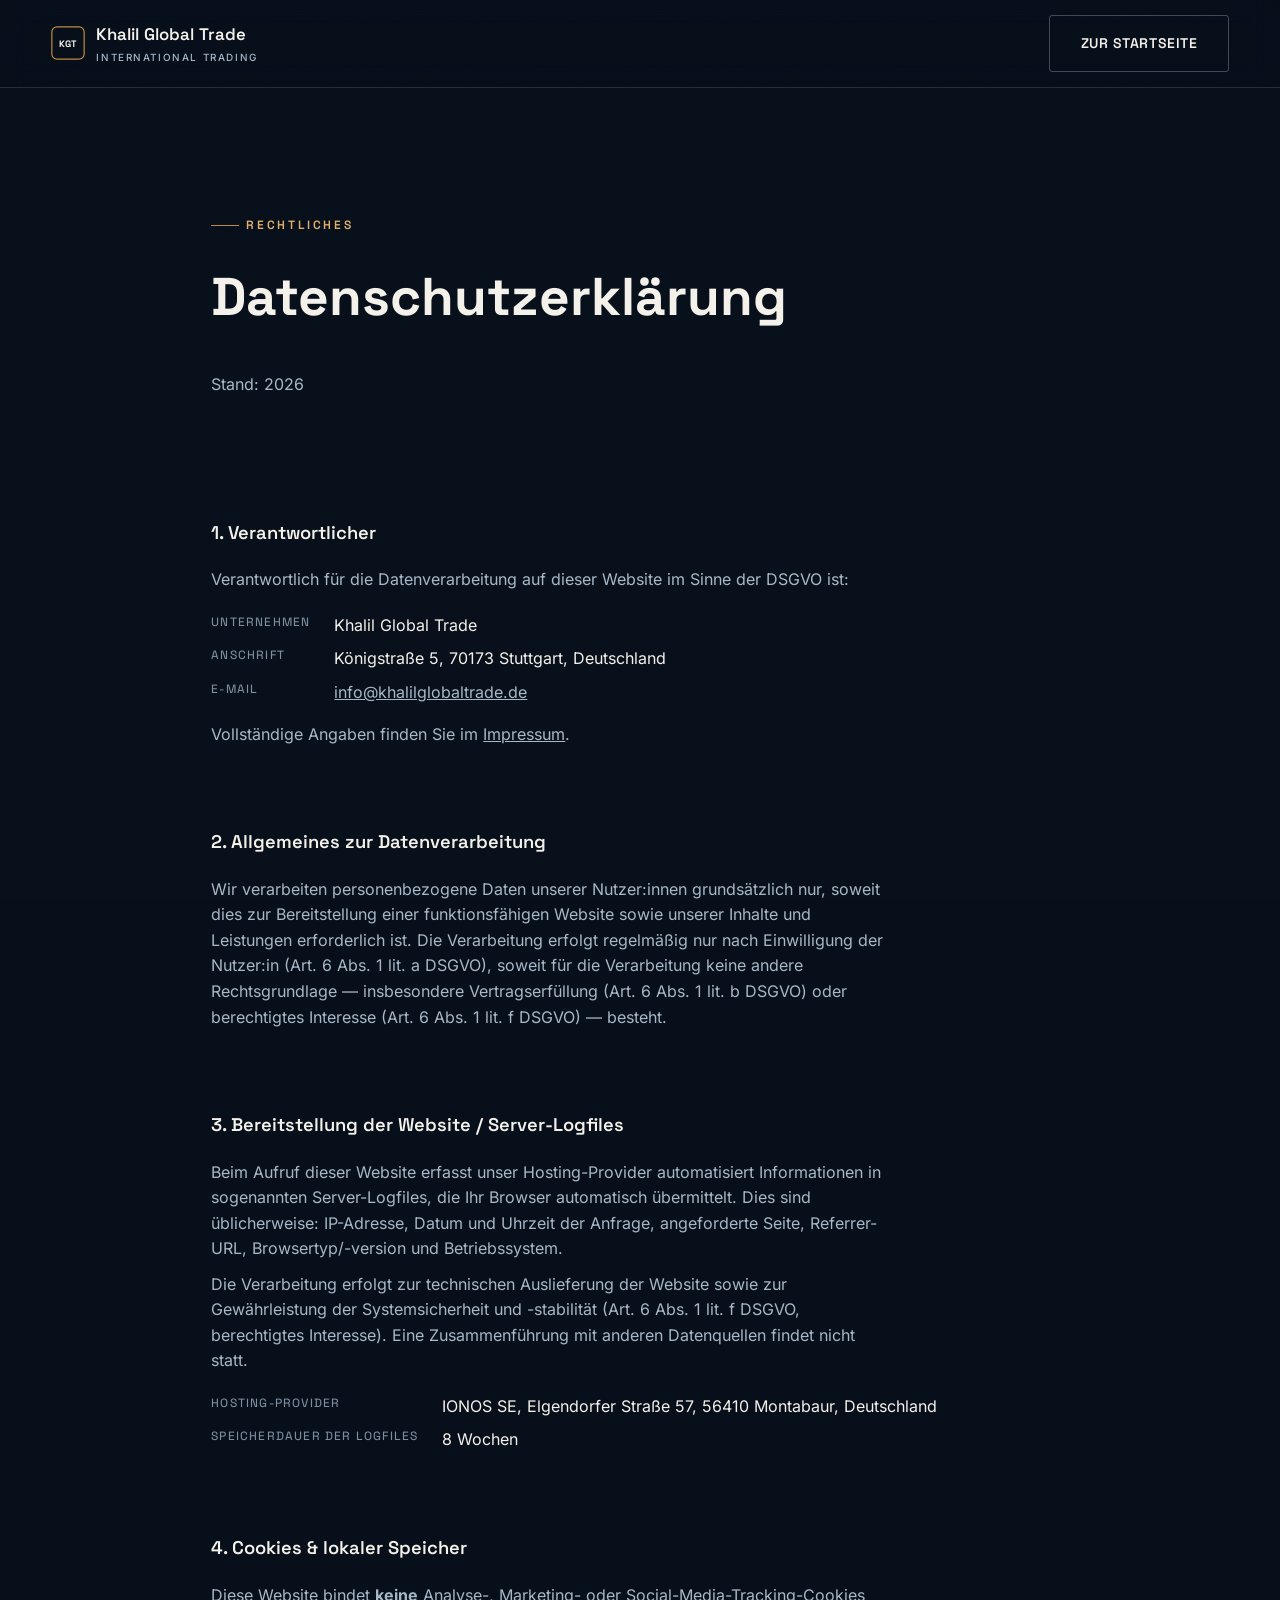
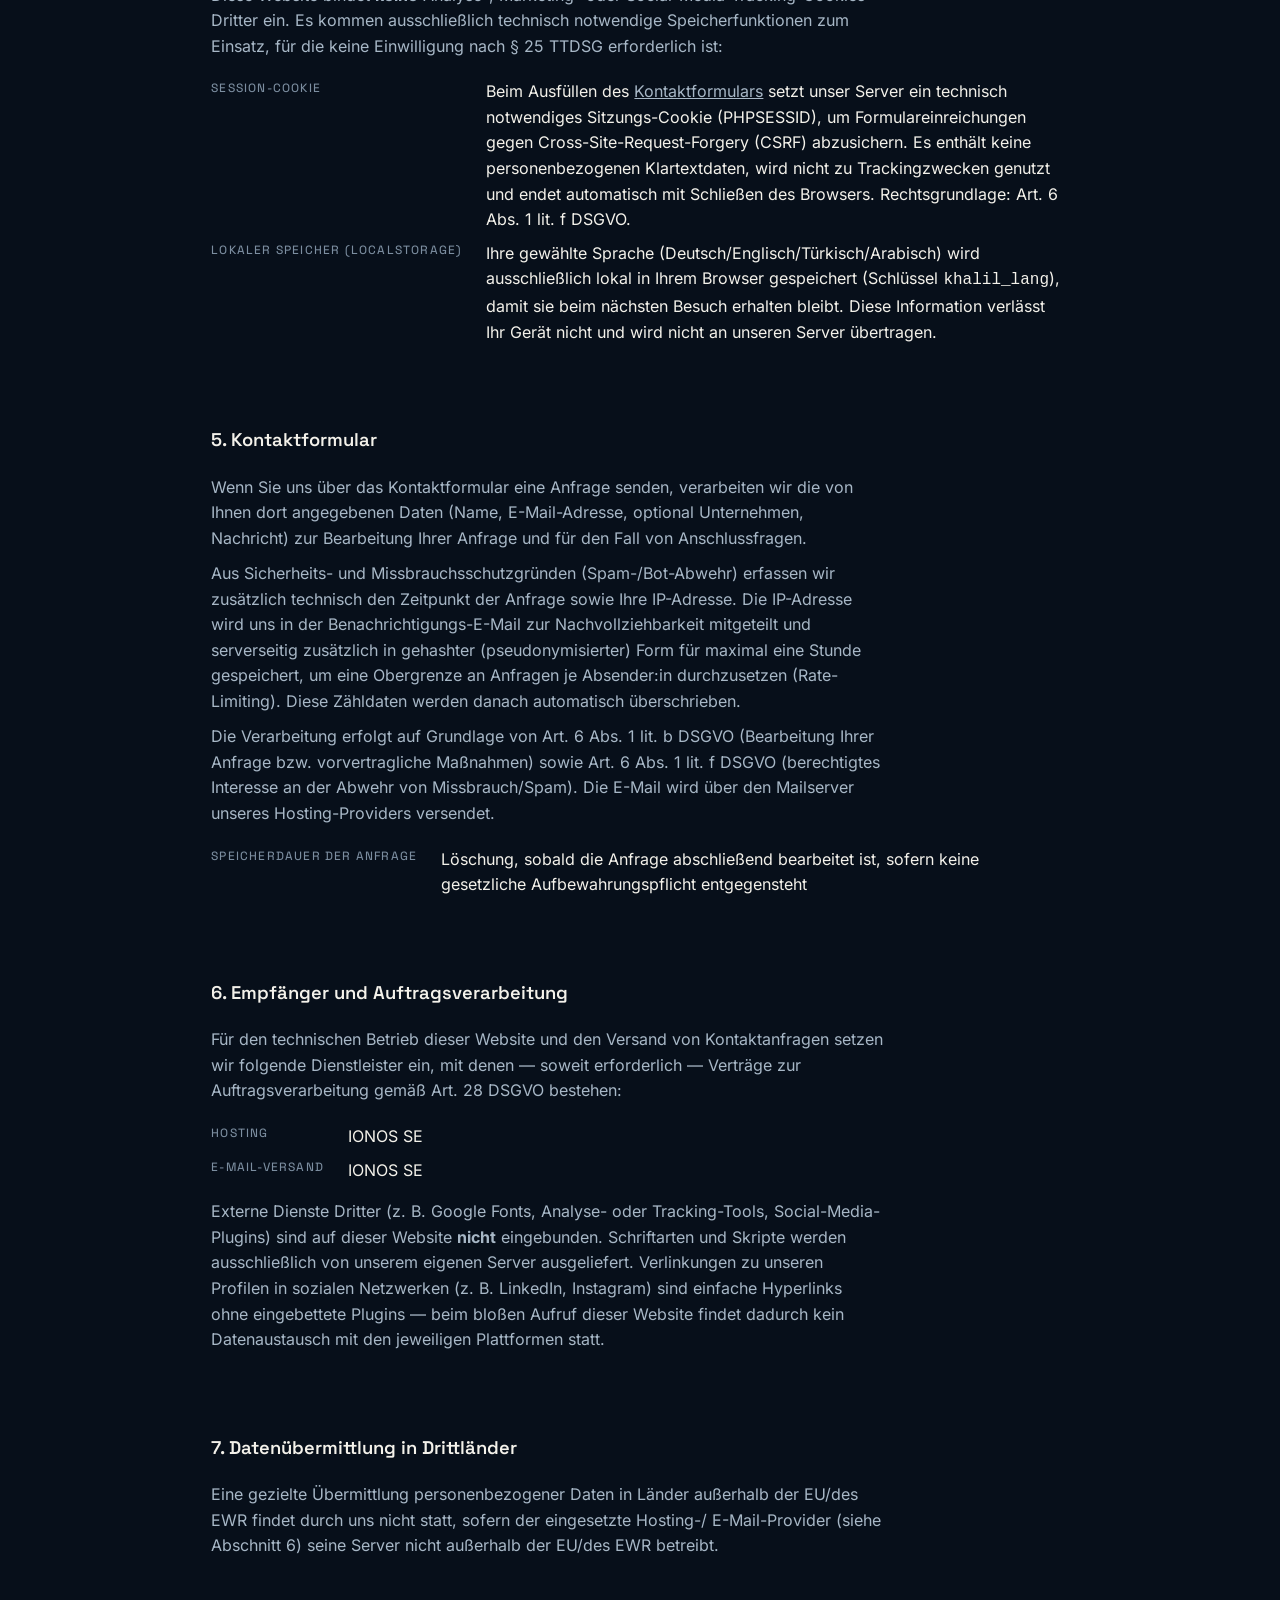
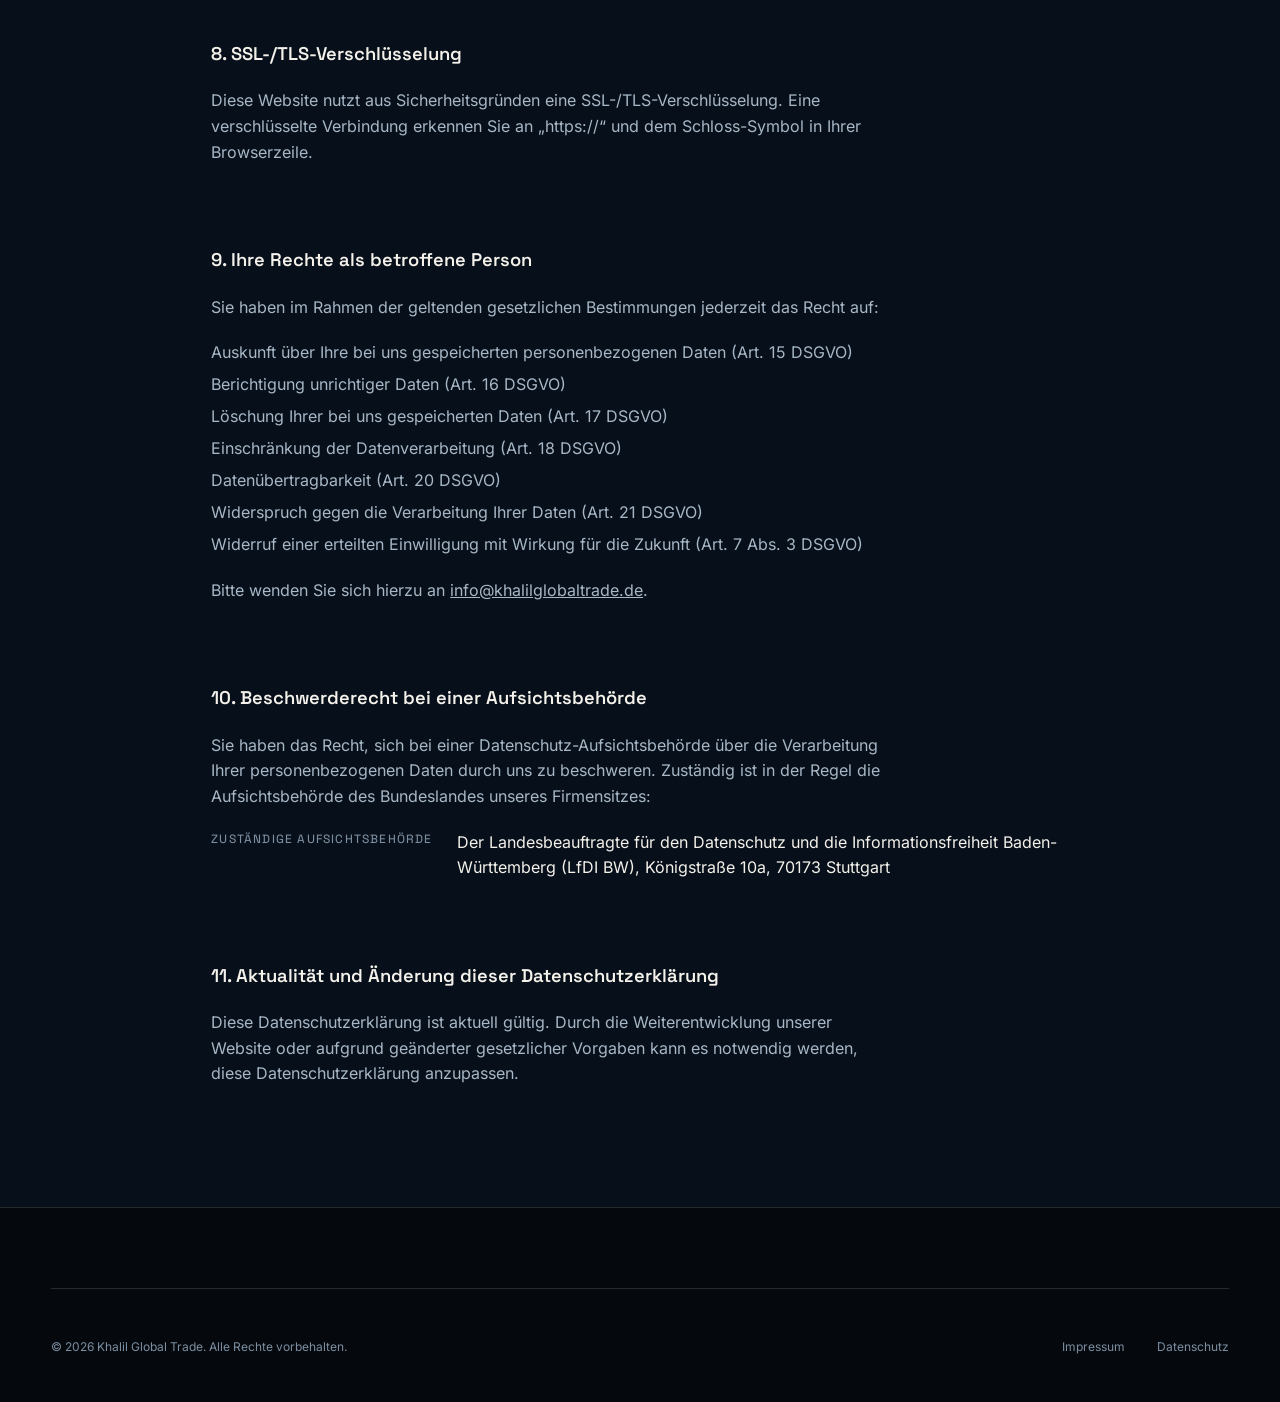
==== commit 2c920228: "Adjust address and VAT ID" ====
--- a/datenschutz.html
+++ b/datenschutz.html
@@ -49,7 +49,7 @@
         <dt>Unternehmen</dt>
         <dd>Khalil Global Trade</dd>
         <dt>Anschrift</dt>
-        <dd>Postillionweg 17, 70439 Stuttgart, Deutschland</dd>
+        <dd>Königstraße 5, 70173 Stuttgart, Deutschland</dd>
         <dt>E-Mail</dt>
         <dd><a href="mailto:info@khalilglobaltrade.de">info@khalilglobaltrade.de</a></dd>
       </dl>
